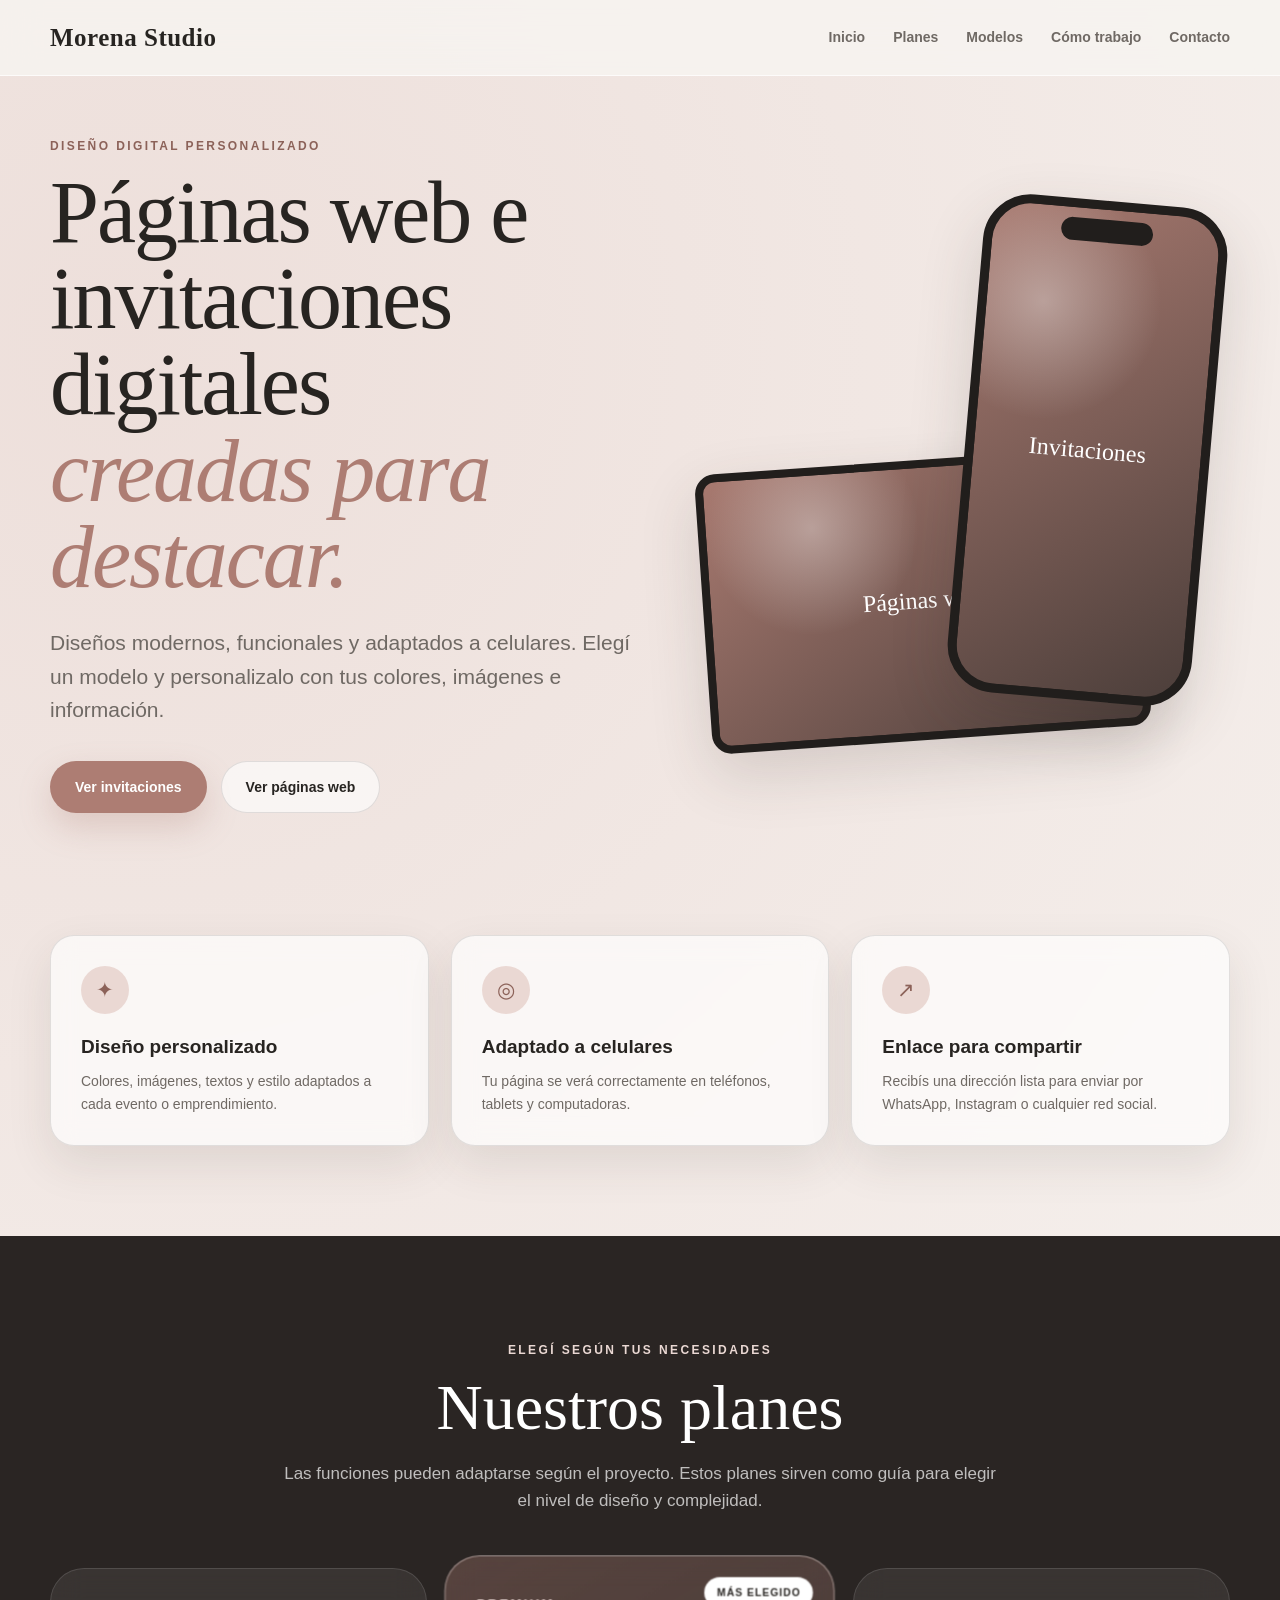
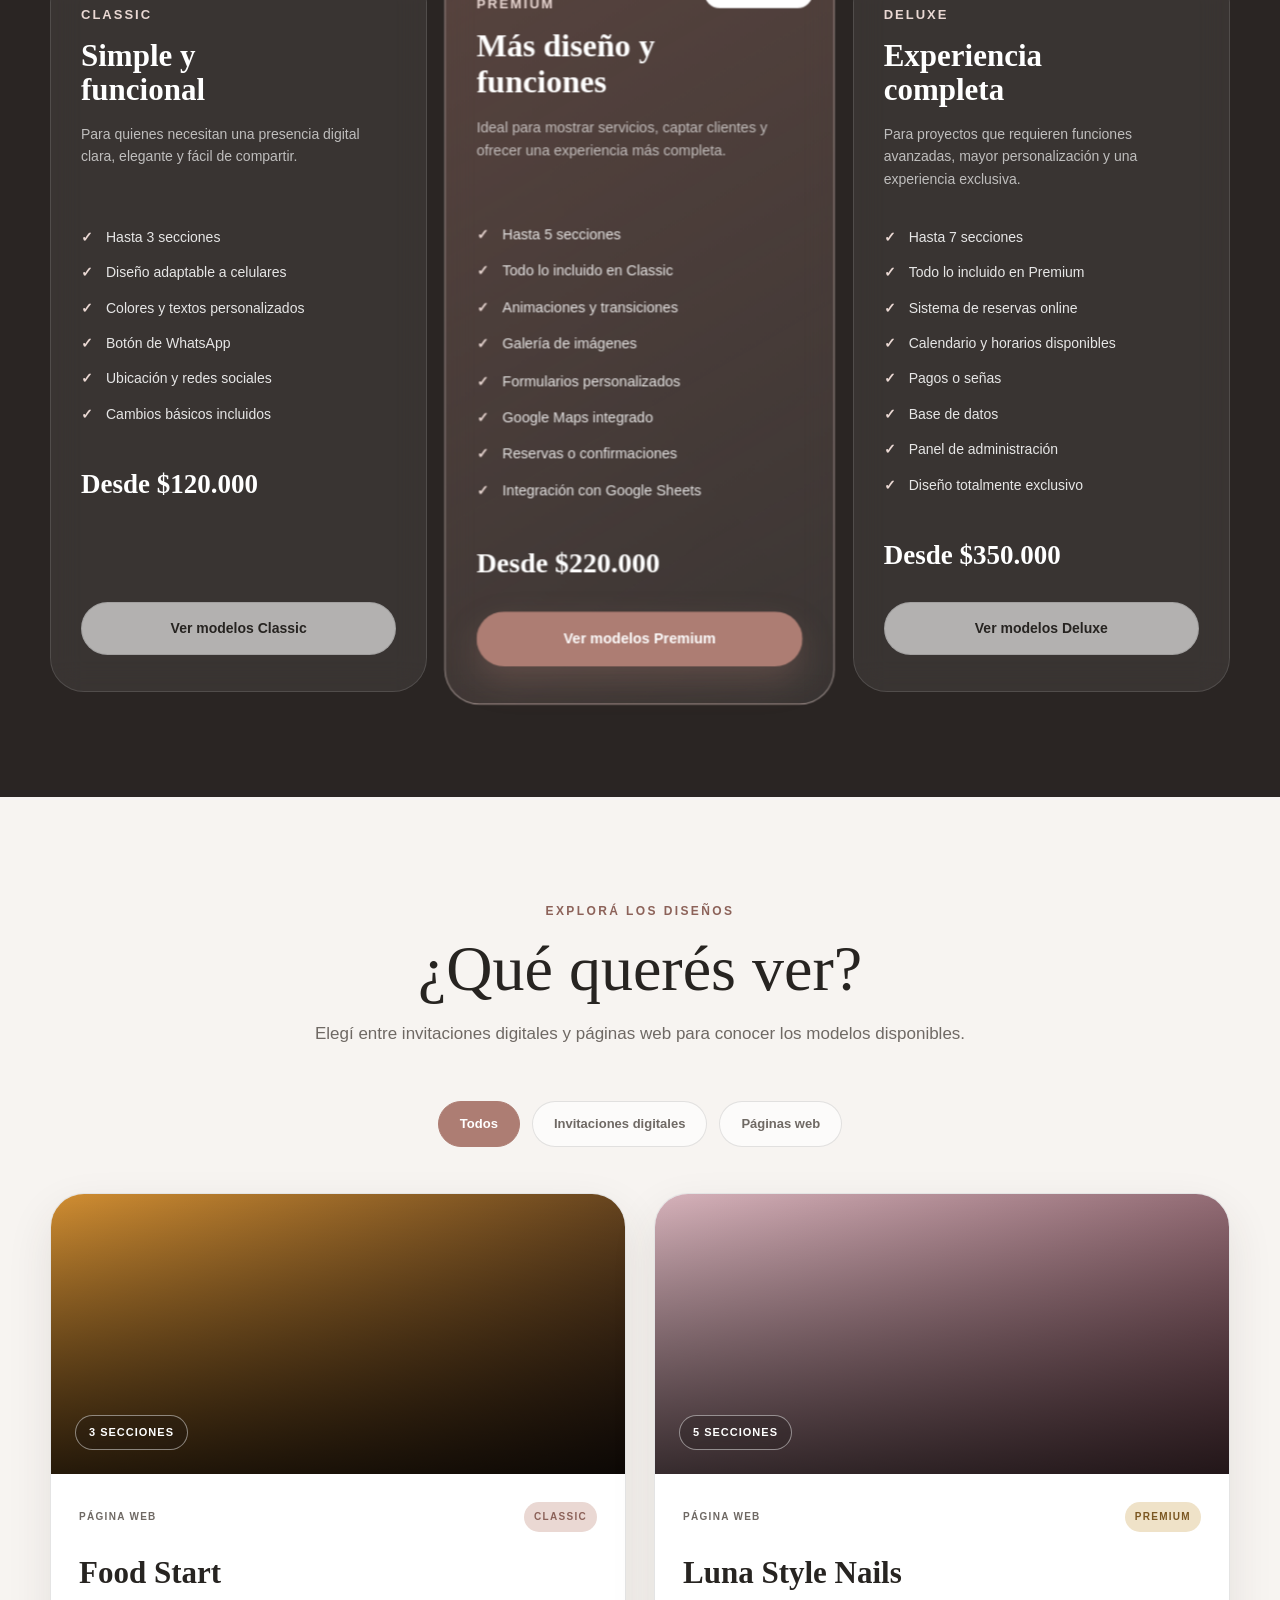
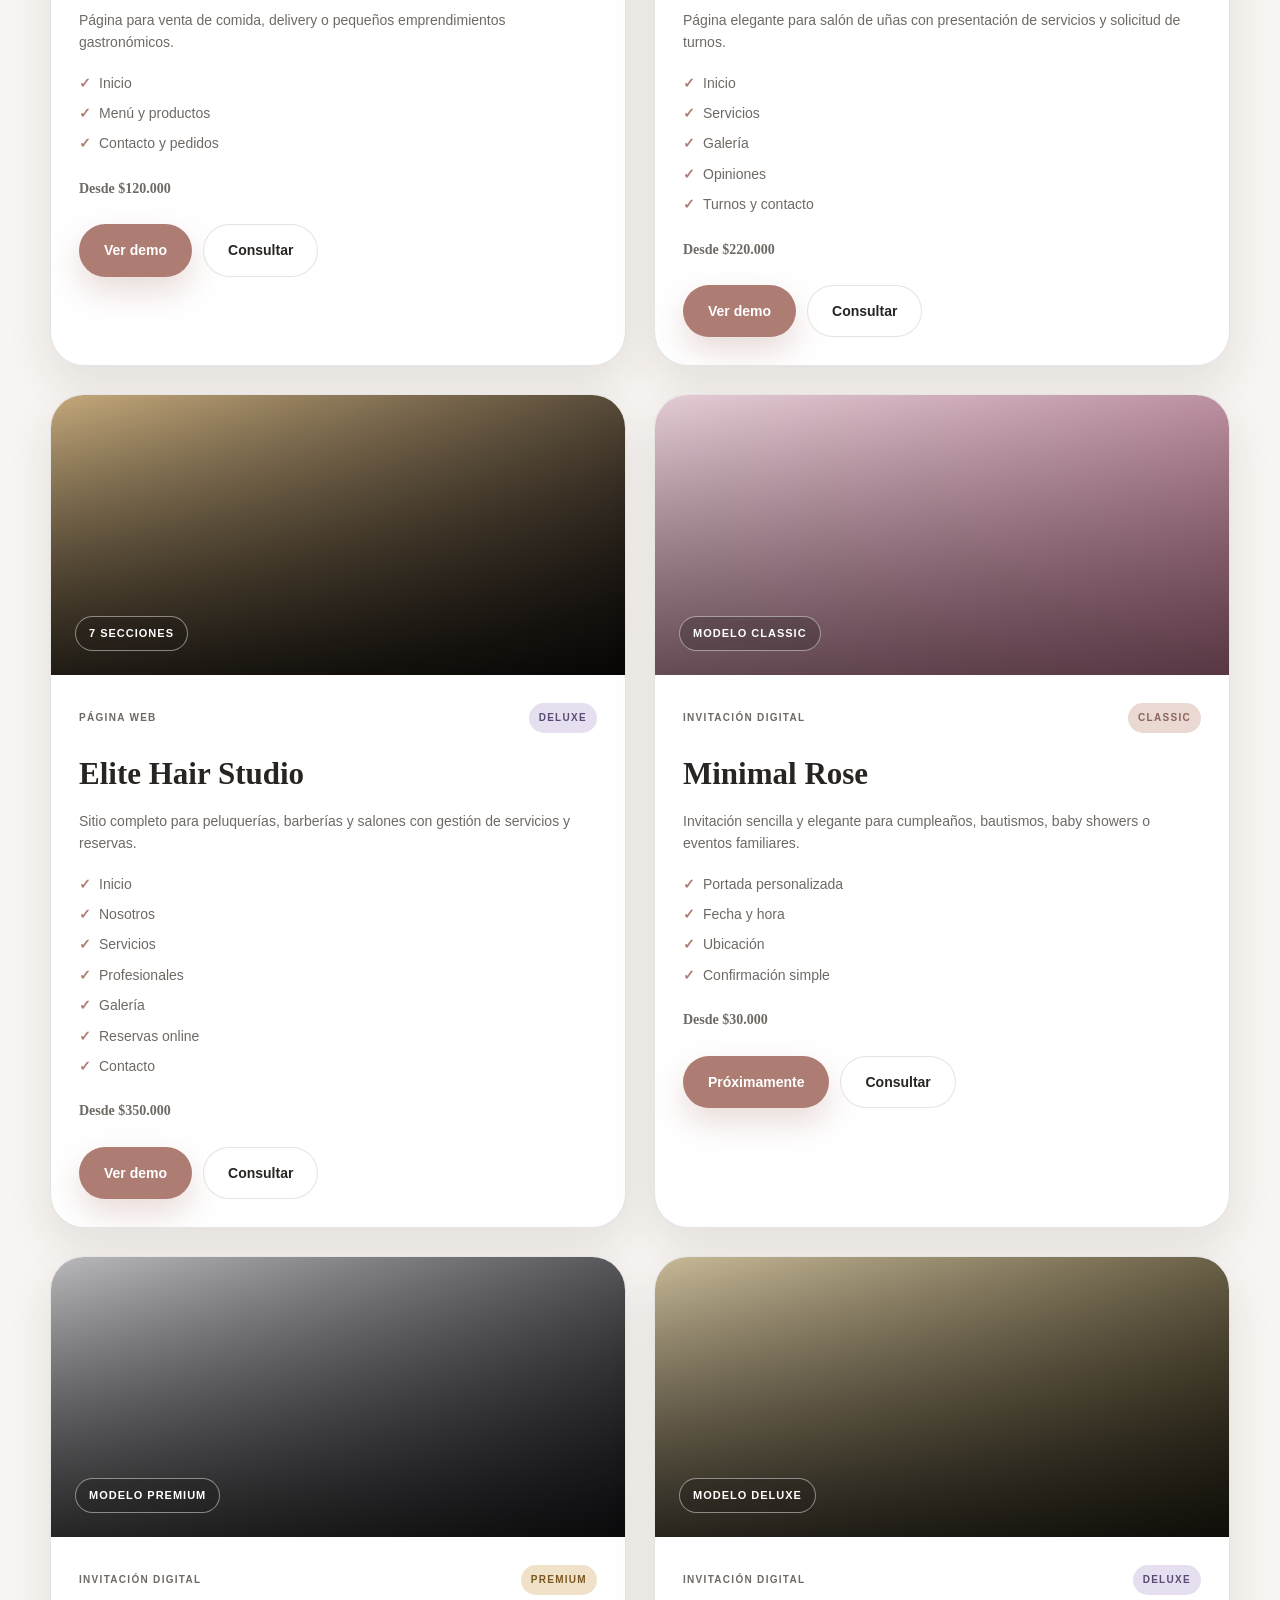
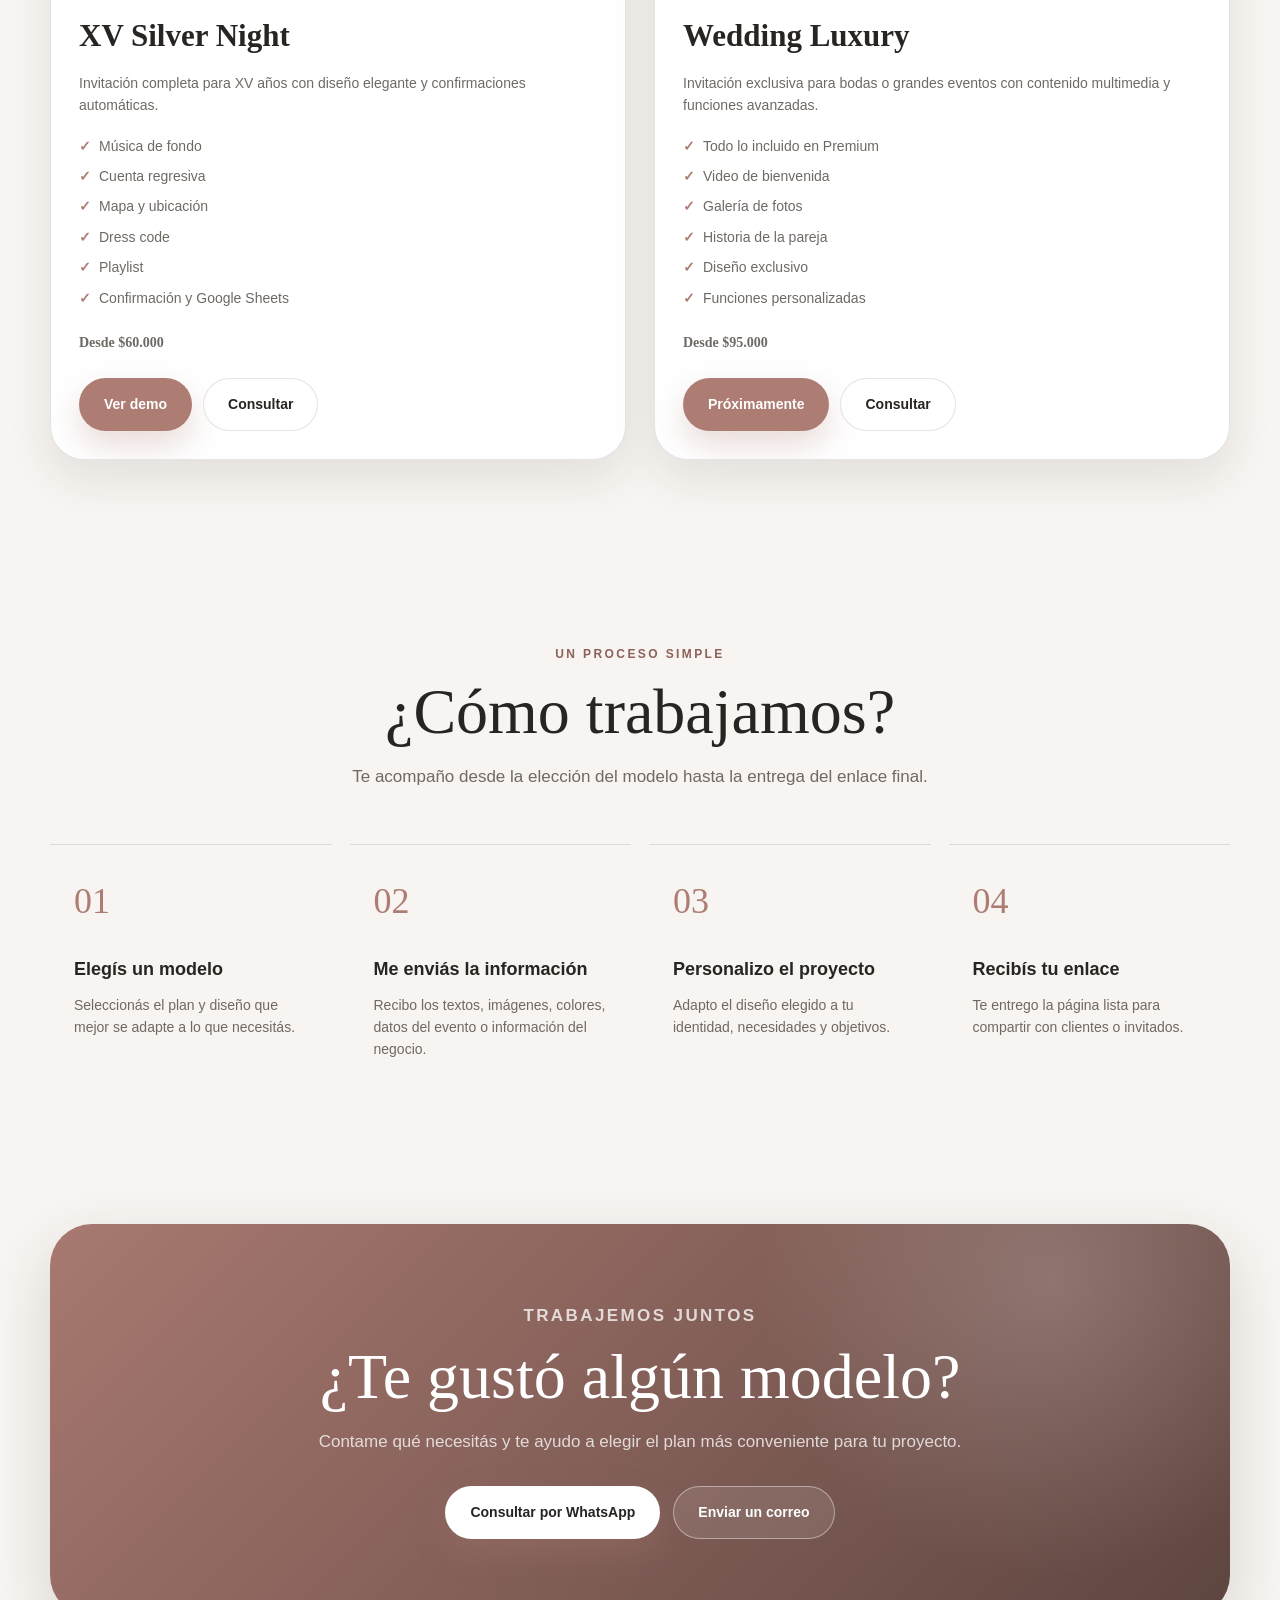
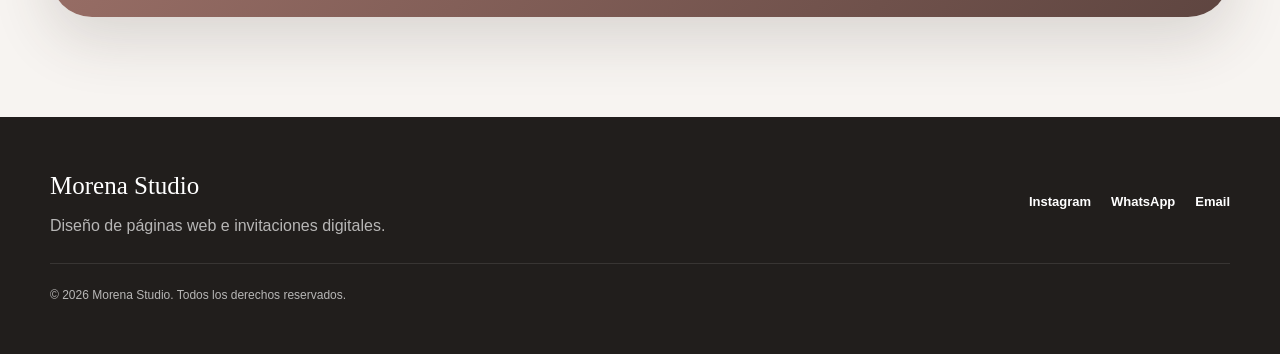
==== index.html @ e9802ca4 "Initial commit" ====
<!DOCTYPE html>
<html lang="es">
<head>
  <meta charset="UTF-8">

  <meta
    name="viewport"
    content="width=device-width, initial-scale=1.0"
  >

  <meta
    name="description"
    content="Diseño de páginas web e invitaciones digitales personalizadas."
  >

  <title>Morena Studio | Diseño web e invitaciones digitales</title>

  <link rel="stylesheet" href="style.css">
</head>

<body>

  <!-- ==================================
       ENCABEZADO
  =================================== -->

  <header class="encabezado">

    <a href="#inicio" class="logo">
      Morena Studio
    </a>

    <button
      type="button"
      class="boton-menu"
      id="boton-menu"
      aria-label="Abrir menú"
      aria-expanded="false"
    >
      ☰
    </button>

    <nav class="navegacion" id="navegacion">
      <a href="#inicio">Inicio</a>
      <a href="#planes">Planes</a>
      <a href="#modelos">Modelos</a>
      <a href="#proceso">Cómo trabajo</a>
      <a href="#contacto">Contacto</a>
    </nav>

  </header>


  <main>

    <!-- ==================================
         PORTADA
    =================================== -->

    <section class="portada" id="inicio">

      <div class="portada-contenido">

        <p class="etiqueta">
          Diseño digital personalizado
        </p>

        <h1>
          Páginas web e invitaciones digitales
          <span>creadas para destacar.</span>
        </h1>

        <p class="descripcion-portada">
          Diseños modernos, funcionales y adaptados a celulares.
          Elegí un modelo y personalizalo con tus colores, imágenes
          e información.
        </p>

        <div class="botones-portada">

          <button
            type="button"
            class="boton boton-principal filtro-portada"
            data-categoria="invitacion"
          >
            Ver invitaciones
          </button>

          <button
            type="button"
            class="boton boton-secundario filtro-portada"
            data-categoria="pagina"
          >
            Ver páginas web
          </button>

        </div>

      </div>


      <div class="portada-visual">

        <div class="mockup mockup-computadora">
          <div class="mockup-pantalla">
            <span>Páginas web</span>
          </div>
        </div>

        <div class="mockup mockup-celular">
          <div class="mockup-pantalla">
            <span>Invitaciones</span>
          </div>
        </div>

      </div>

    </section>


    <!-- ==================================
         BENEFICIOS
    =================================== -->

    <section class="beneficios">

      <article class="beneficio">
        <span class="beneficio-icono">✦</span>

        <h2>Diseño personalizado</h2>

        <p>
          Colores, imágenes, textos y estilo adaptados a cada
          evento o emprendimiento.
        </p>
      </article>


      <article class="beneficio">
        <span class="beneficio-icono">◎</span>

        <h2>Adaptado a celulares</h2>

        <p>
          Tu página se verá correctamente en teléfonos,
          tablets y computadoras.
        </p>
      </article>


      <article class="beneficio">
        <span class="beneficio-icono">↗</span>

        <h2>Enlace para compartir</h2>

        <p>
          Recibís una dirección lista para enviar por WhatsApp,
          Instagram o cualquier red social.
        </p>
      </article>

    </section>


    <!-- ==================================
         PLANES
    =================================== -->

    <section class="seccion planes" id="planes">

      <div class="encabezado-seccion">

        <p class="etiqueta">
          Elegí según tus necesidades
        </p>

        <h2>Nuestros planes</h2>

        <p>
          Las funciones pueden adaptarse según el proyecto.
          Estos planes sirven como guía para elegir el nivel de diseño
          y complejidad.
        </p>

      </div>


      <div class="contenedor-planes">

        <!-- PLAN CLASSIC -->

        <article class="tarjeta-plan">

          <p class="nombre-plan">Classic</p>

          <h3>Simple y funcional</h3>

          <p class="descripcion-plan">
            Para quienes necesitan una presencia digital clara,
            elegante y fácil de compartir.
          </p>

          <ul>
            <li>Hasta 3 secciones</li>
            <li>Diseño adaptable a celulares</li>
            <li>Colores y textos personalizados</li>
            <li>Botón de WhatsApp</li>
            <li>Ubicación y redes sociales</li>
            <li>Cambios básicos incluidos</li>
          </ul>

          <p class="precio-plan">
            Desde $120.000
          </p>

          <a
            href="#modelos"
            class="boton boton-secundario enlace-plan"
            data-plan="classic"
          >
            Ver modelos Classic
          </a>

        </article>


        <!-- PLAN PREMIUM -->

        <article class="tarjeta-plan plan-destacado">

          <span class="insignia-plan">
            Más elegido
          </span>

          <p class="nombre-plan">Premium</p>

          <h3>Más diseño y funciones</h3>

          <p class="descripcion-plan">
            Ideal para mostrar servicios, captar clientes
            y ofrecer una experiencia más completa.
          </p>

          <ul>
            <li>Hasta 5 secciones</li>
            <li>Todo lo incluido en Classic</li>
            <li>Animaciones y transiciones</li>
            <li>Galería de imágenes</li>
            <li>Formularios personalizados</li>
            <li>Google Maps integrado</li>
            <li>Reservas o confirmaciones</li>
            <li>Integración con Google Sheets</li>
          </ul>

          <p class="precio-plan">
            Desde $220.000
          </p>

          <a
            href="#modelos"
            class="boton boton-principal enlace-plan"
            data-plan="premium"
          >
            Ver modelos Premium
          </a>

        </article>


        <!-- PLAN DELUXE -->

        <article class="tarjeta-plan">

          <p class="nombre-plan">Deluxe</p>

          <h3>Experiencia completa</h3>

          <p class="descripcion-plan">
            Para proyectos que requieren funciones avanzadas,
            mayor personalización y una experiencia exclusiva.
          </p>

          <ul>
            <li>Hasta 7 secciones</li>
            <li>Todo lo incluido en Premium</li>
            <li>Sistema de reservas online</li>
            <li>Calendario y horarios disponibles</li>
            <li>Pagos o señas</li>
            <li>Base de datos</li>
            <li>Panel de administración</li>
            <li>Diseño totalmente exclusivo</li>
          </ul>

          <p class="precio-plan">
            Desde $350.000
          </p>

          <a
            href="#modelos"
            class="boton boton-secundario enlace-plan"
            data-plan="deluxe"
          >
            Ver modelos Deluxe
          </a>

        </article>

      </div>

    </section>


    <!-- ==================================
         MODELOS
    =================================== -->

    <section class="seccion modelos" id="modelos">

      <div class="encabezado-seccion">

        <p class="etiqueta">
          Explorá los diseños
        </p>

        <h2>¿Qué querés ver?</h2>

        <p>
          Elegí entre invitaciones digitales y páginas web
          para conocer los modelos disponibles.
        </p>

      </div>


      <!-- BOTONES DE FILTRO -->

      <div class="selector-categorias">

        <button
          type="button"
          class="boton-filtro activo"
          data-filtro="todos"
        >
          Todos
        </button>

        <button
          type="button"
          class="boton-filtro"
          data-filtro="invitacion"
        >
          Invitaciones digitales
        </button>

        <button
          type="button"
          class="boton-filtro"
          data-filtro="pagina"
        >
          Páginas web
        </button>

      </div>


      <div class="grilla-modelos">

        <!-- ==================================
             PÁGINA WEB CLASSIC:
             VENTA DE COMIDA
        =================================== -->

        <article
          class="tarjeta-modelo"
          data-categoria="pagina"
          data-plan="classic"
        >

          <div class="imagen-modelo modelo-pagina-comida">
            <span>3 secciones</span>
          </div>

          <div class="contenido-modelo">

            <div class="datos-modelo">
              <span class="categoria-modelo">
                Página web
              </span>

              <span class="plan-modelo">
                Classic
              </span>
            </div>

            <h3>Food Start</h3>

            <p>
              Página para venta de comida, delivery o pequeños
              emprendimientos gastronómicos.
            </p>

            <ul class="lista-secciones">
              <li>Inicio</li>
              <li>Menú y productos</li>
              <li>Contacto y pedidos</li>
            </ul>

            <p class="precio-modelo">
              Desde $120.000
            </p>

            <div class="acciones-modelo">

              <a
               href="paginasWeb/FoodStart/index.html"
                target="_blank"
                class="boton boton-principal"
              >
                Ver demo
              </a>

              <a
                href="https://wa.me/5492634475711?text=Hola,%20quiero%20consultar%20por%20la%20página%20Food%20Start%20del%20plan%20Classic."
                target="_blank"
                class="boton boton-secundario"
              >
                Consultar
              </a>

            </div>

          </div>

        </article>


        <!-- ==================================
             PÁGINA WEB PREMIUM:
             SALÓN DE UÑAS
        =================================== -->

        <article
          class="tarjeta-modelo"
          data-categoria="pagina"
          data-plan="premium"
        >

          <div class="imagen-modelo modelo-pagina-unas">
            <span>5 secciones</span>
          </div>

          <div class="contenido-modelo">

            <div class="datos-modelo">
              <span class="categoria-modelo">
                Página web
              </span>

              <span class="plan-modelo premium">
                Premium
              </span>
            </div>

            <h3>Luna Style Nails</h3>

            <p>
              Página elegante para salón de uñas con presentación
              de servicios y solicitud de turnos.
            </p>

            <ul class="lista-secciones">
              <li>Inicio</li>
              <li>Servicios</li>
              <li>Galería</li>
              <li>Opiniones</li>
              <li>Turnos y contacto</li>
            </ul>

            <p class="precio-modelo">
              Desde $220.000
            </p>

            <div class="acciones-modelo">

              <a
               href="paginasWeb/LunaStyle/index.html"
                target="_blank"
                class="boton boton-principal"
              >
                Ver demo
              </a>

              <a
                href="https://wa.me/5492634475711?text=Hola,%20quiero%20consultar%20por%20la%20página%20Luna%20Style%20Nails%20del%20plan%20Premium."
                target="_blank"
                class="boton boton-secundario"
              >
                Consultar
              </a>

            </div>

          </div>

        </article>


        <!-- ==================================
             PÁGINA WEB DELUXE:
             PELUQUERÍA
        =================================== -->

        <article
          class="tarjeta-modelo"
          data-categoria="pagina"
          data-plan="deluxe"
        >

          <div class="imagen-modelo modelo-pagina-peluqueria">
            <span>7 secciones</span>
          </div>

          <div class="contenido-modelo">

            <div class="datos-modelo">
              <span class="categoria-modelo">
                Página web
              </span>

              <span class="plan-modelo deluxe">
                Deluxe
              </span>
            </div>

            <h3>Elite Hair Studio</h3>

            <p>
              Sitio completo para peluquerías, barberías y salones
              con gestión de servicios y reservas.
            </p>

            <ul class="lista-secciones">
              <li>Inicio</li>
              <li>Nosotros</li>
              <li>Servicios</li>
              <li>Profesionales</li>
              <li>Galería</li>
              <li>Reservas online</li>
              <li>Contacto</li>
            </ul>

            <p class="precio-modelo">
              Desde $350.000
            </p>

            <div class="acciones-modelo">

              <a
               href="paginasWeb/EliteHair/index.html"
                target="_blank"
                class="boton boton-principal"
              >
                Ver demo
              </a>

              <a
                href="https://wa.me/5492634475711?text=Hola,%20quiero%20consultar%20por%20la%20página%20Elite%20Hair%20Studio%20del%20plan%20Deluxe."
                target="_blank"
                class="boton boton-secundario"
              >
                Consultar
              </a>

            </div>

          </div>

        </article>


        <!-- ==================================
             INVITACIÓN CLASSIC
        =================================== -->

        <article
          class="tarjeta-modelo"
          data-categoria="invitacion"
          data-plan="classic"
        >

          <div class="imagen-modelo modelo-invitacion-classic">
            <span>Modelo Classic</span>
          </div>

          <div class="contenido-modelo">

            <div class="datos-modelo">
              <span class="categoria-modelo">
                Invitación digital
              </span>

              <span class="plan-modelo">
                Classic
              </span>
            </div>

            <h3>Minimal Rose</h3>

            <p>
              Invitación sencilla y elegante para cumpleaños,
              bautismos, baby showers o eventos familiares.
            </p>

            <ul class="lista-secciones">
              <li>Portada personalizada</li>
              <li>Fecha y hora</li>
              <li>Ubicación</li>
              <li>Confirmación simple</li>
            </ul>

            <p class="precio-modelo">
              Desde $30.000
            </p>

            <div class="acciones-modelo">

              <a
                href="#"
                class="boton boton-principal"
              >
                Próximamente
              </a>

              <a
                href="https://wa.me/5492634475711?text=Hola,%20quiero%20consultar%20por%20una%20invitación%20digital%20Classic."
                target="_blank"
                class="boton boton-secundario"
              >
                Consultar
              </a>

            </div>

          </div>

        </article>


        <!-- ==================================
             INVITACIÓN PREMIUM
        =================================== -->

        <article
          class="tarjeta-modelo"
          data-categoria="invitacion"
          data-plan="premium"
        >

          <div class="imagen-modelo modelo-invitacion-premium">
            <span>Modelo Premium</span>
          </div>

          <div class="contenido-modelo">

            <div class="datos-modelo">
              <span class="categoria-modelo">
                Invitación digital
              </span>

              <span class="plan-modelo premium">
                Premium
              </span>
            </div>

            <h3>XV Silver Night</h3>

            <p>
              Invitación completa para XV años con diseño elegante
              y confirmaciones automáticas.
            </p>

            <ul class="lista-secciones">
              <li>Música de fondo</li>
              <li>Cuenta regresiva</li>
              <li>Mapa y ubicación</li>
              <li>Dress code</li>
              <li>Playlist</li>
              <li>Confirmación y Google Sheets</li>
            </ul>

            <p class="precio-modelo">
              Desde $60.000
            </p>

            <div class="acciones-modelo">

              <a
                href="invitaciones/xv-premium/index.html"
                target="_blank"
                class="boton boton-principal"
              >
                Ver demo
              </a>

              <a
                href="https://wa.me/5492634475711?text=Hola,%20quiero%20consultar%20por%20la%20invitación%20XV%20Silver%20Night%20Premium."
                target="_blank"
                class="boton boton-secundario"
              >
                Consultar
              </a>

            </div>

          </div>

        </article>


        <!-- ==================================
             INVITACIÓN DELUXE
        =================================== -->

        <article
          class="tarjeta-modelo"
          data-categoria="invitacion"
          data-plan="deluxe"
        >

          <div class="imagen-modelo modelo-invitacion-deluxe">
            <span>Modelo Deluxe</span>
          </div>

          <div class="contenido-modelo">

            <div class="datos-modelo">
              <span class="categoria-modelo">
                Invitación digital
              </span>

              <span class="plan-modelo deluxe">
                Deluxe
              </span>
            </div>

            <h3>Wedding Luxury</h3>

            <p>
              Invitación exclusiva para bodas o grandes eventos
              con contenido multimedia y funciones avanzadas.
            </p>

            <ul class="lista-secciones">
              <li>Todo lo incluido en Premium</li>
              <li>Video de bienvenida</li>
              <li>Galería de fotos</li>
              <li>Historia de la pareja</li>
              <li>Diseño exclusivo</li>
              <li>Funciones personalizadas</li>
            </ul>

            <p class="precio-modelo">
              Desde $95.000
            </p>

            <div class="acciones-modelo">

              <a
                href="#"
                class="boton boton-principal"
              >
                Próximamente
              </a>

              <a
                href="https://wa.me/5492634475711?text=Hola,%20quiero%20consultar%20por%20una%20invitación%20digital%20Deluxe."
                target="_blank"
                class="boton boton-secundario"
              >
                Consultar
              </a>

            </div>

          </div>

        </article>

      </div>

    </section>


    <!-- ==================================
         PROCESO
    =================================== -->

    <section class="seccion proceso" id="proceso">

      <div class="encabezado-seccion">

        <p class="etiqueta">
          Un proceso simple
        </p>

        <h2>¿Cómo trabajamos?</h2>

        <p>
          Te acompaño desde la elección del modelo
          hasta la entrega del enlace final.
        </p>

      </div>


      <div class="pasos">

        <article class="paso">
          <span>01</span>

          <h3>Elegís un modelo</h3>

          <p>
            Seleccionás el plan y diseño que mejor se adapte
            a lo que necesitás.
          </p>
        </article>


        <article class="paso">
          <span>02</span>

          <h3>Me enviás la información</h3>

          <p>
            Recibo los textos, imágenes, colores,
            datos del evento o información del negocio.
          </p>
        </article>


        <article class="paso">
          <span>03</span>

          <h3>Personalizo el proyecto</h3>

          <p>
            Adapto el diseño elegido a tu identidad,
            necesidades y objetivos.
          </p>
        </article>


        <article class="paso">
          <span>04</span>

          <h3>Recibís tu enlace</h3>

          <p>
            Te entrego la página lista para compartir
            con clientes o invitados.
          </p>
        </article>

      </div>

    </section>


    <!-- ==================================
         CONTACTO
    =================================== -->

    <section class="contacto" id="contacto">

      <div class="contacto-contenido">

        <p class="etiqueta">
          Trabajemos juntos
        </p>

        <h2>¿Te gustó algún modelo?</h2>

        <p>
          Contame qué necesitás y te ayudo a elegir
          el plan más conveniente para tu proyecto.
        </p>

        <div class="contacto-botones">

          <a
            href="https://wa.me/5492634475711?text=Hola,%20quiero%20consultar%20por%20una%20página%20web%20o%20invitación%20digital."
            target="_blank"
            class="boton boton-principal"
          >
            Consultar por WhatsApp
          </a>

          <a
            href="mailto:fernandezmorena8@gmail.com"
            class="boton boton-secundario"
          >
            Enviar un correo
          </a>

        </div>

      </div>

    </section>

  </main>


  <!-- ==================================
       PIE DE PÁGINA
  =================================== -->

  <footer class="pie">

    <div>
      <p class="logo-pie">
        Morena Studio
      </p>

      <p>
        Diseño de páginas web e invitaciones digitales.
      </p>
    </div>


    <div class="redes">
      <a href="#" target="_blank">Instagram</a>

      <a
        href="https://wa.me/5492634475711"
        target="_blank"
      >
        WhatsApp
      </a>

      <a href="mailto:fernandezmorena8@gmail.com">
        Email
      </a>
    </div>


    <p class="copyright">
      © 2026 Morena Studio. Todos los derechos reservados.
    </p>

  </footer>


  <script src="script.js"></script>

</body>
</html>
---- style.css ----
/* =========================
   VARIABLES GENERALES
========================= */

:root {
  --fondo: #f7f4f1;
  --fondo-secundario: #ffffff;
  --texto: #272421;
  --texto-suave: #6f6964;
  --borde: rgba(39, 36, 33, 0.12);

  --principal: #ad7d73;
  --principal-oscuro: #8c6259;
  --principal-claro: #ead8d3;

  --premium: #b28747;
  --deluxe: #594d75;

  --sombra-suave: 0 18px 45px rgba(60, 48, 43, 0.1);
  --sombra-media: 0 22px 60px rgba(60, 48, 43, 0.16);

  --radio-pequeno: 16px;
  --radio-medio: 24px;
  --radio-grande: 34px;

  --ancho-maximo: 1180px;
}


/* =========================
   RESETEO
========================= */

* {
  margin: 0;
  padding: 0;
  box-sizing: border-box;
}

html {
  scroll-behavior: smooth;
}

body {
  min-height: 100vh;
  overflow-x: hidden;
  background:
    radial-gradient(
      circle at 10% 5%,
      rgba(234, 216, 211, 0.75),
      transparent 30%
    ),
    var(--fondo);
  color: var(--texto);
  font-family: Arial, Helvetica, sans-serif;
  line-height: 1.6;
}

img {
  display: block;
  max-width: 100%;
}

button,
input,
textarea,
select {
  font: inherit;
}

button,
a {
  -webkit-tap-highlight-color: transparent;
}

a {
  color: inherit;
  text-decoration: none;
}


/* =========================
   ENCABEZADO
========================= */

.encabezado {
  position: fixed;
  top: 0;
  left: 0;
  z-index: 1000;

  width: 100%;
  min-height: 76px;
  padding: 16px max(24px, calc((100% - var(--ancho-maximo)) / 2));

  display: flex;
  align-items: center;
  justify-content: space-between;
  gap: 24px;

  background: rgba(247, 244, 241, 0.82);
  border-bottom: 1px solid rgba(255, 255, 255, 0.7);
  backdrop-filter: blur(18px);
  -webkit-backdrop-filter: blur(18px);
}

.logo {
  font-family: Georgia, "Times New Roman", serif;
  font-size: 25px;
  font-weight: 700;
  letter-spacing: 0.5px;
}

.navegacion {
  display: flex;
  align-items: center;
  gap: 28px;
}

.navegacion a {
  position: relative;
  color: var(--texto-suave);
  font-size: 14px;
  font-weight: 700;
  transition: color 0.25s ease;
}

.navegacion a::after {
  content: "";
  position: absolute;
  right: 0;
  bottom: -7px;
  left: 0;

  height: 2px;
  border-radius: 999px;

  background: var(--principal);
  transform: scaleX(0);
  transition: transform 0.25s ease;
}

.navegacion a:hover {
  color: var(--texto);
}

.navegacion a:hover::after {
  transform: scaleX(1);
}

.boton-menu {
  display: none;
  width: 44px;
  height: 44px;
  padding: 0;
  border: 1px solid var(--borde);
  border-radius: 50%;
  background: rgba(255, 255, 255, 0.72);
  color: var(--texto);
  font-size: 22px;
  cursor: pointer;
}


/* =========================
   CLASES GENERALES
========================= */

.seccion {
  width: min(100% - 40px, var(--ancho-maximo));
  margin: 0 auto;
  padding: 105px 0;
}

.encabezado-seccion {
  max-width: 720px;
  margin: 0 auto 54px;
  text-align: center;
}

.encabezado-seccion h2,
.contacto h2 {
  margin-bottom: 18px;
  font-family: Georgia, "Times New Roman", serif;
  font-size: clamp(38px, 6vw, 64px);
  font-weight: 500;
  line-height: 1.05;
}

.encabezado-seccion > p:last-child,
.contacto-contenido > p {
  color: var(--texto-suave);
  font-size: 17px;
}

.etiqueta {
  margin-bottom: 14px;
  color: var(--principal-oscuro);
  font-size: 12px;
  font-weight: 800;
  letter-spacing: 2.4px;
  text-transform: uppercase;
}


/* =========================
   BOTONES
========================= */

.boton {
  min-height: 50px;
  padding: 14px 24px;

  display: inline-flex;
  align-items: center;
  justify-content: center;

  border: 1px solid transparent;
  border-radius: 999px;

  font-size: 14px;
  font-weight: 800;
  text-align: center;

  cursor: pointer;
  transition:
    transform 0.25s ease,
    box-shadow 0.25s ease,
    background 0.25s ease,
    color 0.25s ease;
}

.boton:hover {
  transform: translateY(-3px);
}

.boton-principal {
  background: var(--principal);
  color: #ffffff;
  box-shadow: 0 14px 32px rgba(173, 125, 115, 0.28);
}

.boton-principal:hover {
  background: var(--principal-oscuro);
  box-shadow: 0 18px 38px rgba(140, 98, 89, 0.34);
}

.boton-secundario {
  border-color: var(--borde);
  background: rgba(255, 255, 255, 0.62);
  color: var(--texto);
}

.boton-secundario:hover {
  background: #ffffff;
  box-shadow: var(--sombra-suave);
}


/* =========================
   PORTADA
========================= */

.portada {
  min-height: 100vh;
  padding:
    130px max(24px, calc((100% - var(--ancho-maximo)) / 2))
    80px;

  display: grid;
  grid-template-columns: minmax(0, 1.05fr) minmax(360px, 0.95fr);
  align-items: center;
  gap: 70px;
}

.portada-contenido {
  max-width: 690px;
  animation: aparecer-arriba 0.9s ease both;
}

.portada h1 {
  margin-bottom: 25px;
  font-family: Georgia, "Times New Roman", serif;
  font-size: clamp(48px, 7.5vw, 88px);
  font-weight: 500;
  line-height: 0.98;
  letter-spacing: -2px;
}

.portada h1 span {
  display: block;
  color: var(--principal);
  font-style: italic;
}

.descripcion-portada {
  max-width: 610px;
  color: var(--texto-suave);
  font-size: clamp(17px, 2vw, 21px);
}

.botones-portada {
  margin-top: 34px;
  display: flex;
  flex-wrap: wrap;
  gap: 14px;
}

.portada-visual {
  position: relative;
  min-height: 590px;
  animation: aparecer-arriba 1s 0.12s ease both;
}

.mockup {
  position: absolute;
  overflow: hidden;
  border: 1px solid rgba(255, 255, 255, 0.78);
  background: #241f1d;
  box-shadow: var(--sombra-media);
}

.mockup::before {
  content: "";
  position: absolute;
  inset: 0;
  background:
    radial-gradient(
      circle at 25% 20%,
      rgba(255, 255, 255, 0.35),
      transparent 28%
    ),
    linear-gradient(
      145deg,
      rgba(173, 125, 115, 0.96),
      rgba(78, 64, 60, 0.96)
    );
}

.mockup-pantalla {
  position: relative;
  z-index: 2;

  height: 100%;

  display: flex;
  align-items: center;
  justify-content: center;

  color: #ffffff;
  font-family: Georgia, "Times New Roman", serif;
  font-size: 24px;
}

.mockup-celular {
  top: 20px;
  right: 20px;

  width: 245px;
  height: 500px;

  border: 9px solid #211e1c;
  border-radius: 48px;

  transform: rotate(5deg);
}

.mockup-celular::after {
  content: "";
  position: absolute;
  top: 10px;
  left: 50%;
  z-index: 5;

  width: 92px;
  height: 23px;
  border-radius: 20px;
  background: #211e1c;

  transform: translateX(-50%);
}

.mockup-computadora {
  left: 0;
  bottom: 30px;

  width: 440px;
  height: 280px;

  border: 8px solid #211e1c;
  border-radius: 20px;

  transform: rotate(-4deg);
}

.mockup-computadora::after {
  content: "";
  position: absolute;
  left: 50%;
  bottom: -42px;

  width: 180px;
  height: 42px;

  border-radius: 0 0 24px 24px;
  background: #211e1c;

  transform: translateX(-50%);
}


/* =========================
   BENEFICIOS
========================= */

.beneficios {
  width: min(100% - 40px, var(--ancho-maximo));
  margin: 0 auto;
  padding: 35px 0 90px;

  display: grid;
  grid-template-columns: repeat(3, 1fr);
  gap: 22px;
}

.beneficio {
  padding: 30px;
  border: 1px solid var(--borde);
  border-radius: var(--radio-medio);
  background: rgba(255, 255, 255, 0.66);
  box-shadow: var(--sombra-suave);
  backdrop-filter: blur(12px);
}

.beneficio-icono {
  width: 48px;
  height: 48px;
  margin-bottom: 18px;

  display: grid;
  place-items: center;

  border-radius: 50%;
  background: var(--principal-claro);
  color: var(--principal-oscuro);
  font-size: 21px;
}

.beneficio h2 {
  margin-bottom: 8px;
  font-size: 19px;
}

.beneficio p {
  color: var(--texto-suave);
  font-size: 14px;
}


/* =========================
   PLANES
========================= */

.planes {
  width: 100%;
  padding-right: max(20px, calc((100% - var(--ancho-maximo)) / 2));
  padding-left: max(20px, calc((100% - var(--ancho-maximo)) / 2));
  background: #2a2523;
  color: #ffffff;
}

.planes .etiqueta {
  color: var(--principal-claro);
}

.planes .encabezado-seccion > p:last-child {
  color: rgba(255, 255, 255, 0.7);
}

.contenedor-planes {
  display: grid;
  grid-template-columns: repeat(3, 1fr);
  align-items: stretch;
  gap: 24px;
}

.tarjeta-plan {
  position: relative;
  padding: 36px 30px;

  display: flex;
  flex-direction: column;

  border: 1px solid rgba(255, 255, 255, 0.12);
  border-radius: var(--radio-grande);

  background: rgba(255, 255, 255, 0.07);
  backdrop-filter: blur(15px);

  transition:
    transform 0.3s ease,
    border-color 0.3s ease,
    background 0.3s ease;
}

.tarjeta-plan:hover {
  transform: translateY(-8px);
  border-color: rgba(255, 255, 255, 0.28);
  background: rgba(255, 255, 255, 0.1);
}

.plan-destacado {
  border-color: rgba(234, 216, 211, 0.55);
  background:
    linear-gradient(
      150deg,
      rgba(173, 125, 115, 0.35),
      rgba(255, 255, 255, 0.08)
    );
  transform: scale(1.035);
}

.plan-destacado:hover {
  transform: scale(1.035) translateY(-8px);
}

.insignia-plan {
  position: absolute;
  top: 20px;
  right: 20px;

  padding: 7px 12px;
  border-radius: 999px;

  background: #ffffff;
  color: var(--texto);

  font-size: 10px;
  font-weight: 900;
  letter-spacing: 1px;
  text-transform: uppercase;
}

.nombre-plan {
  margin-bottom: 13px;
  color: var(--principal-claro);
  font-size: 13px;
  font-weight: 900;
  letter-spacing: 2px;
  text-transform: uppercase;
}

.tarjeta-plan h3 {
  margin-bottom: 16px;
  padding-right: 76px;
  font-family: Georgia, "Times New Roman", serif;
  font-size: 31px;
  line-height: 1.1;
}

.descripcion-plan {
  min-height: 76px;
  color: rgba(255, 255, 255, 0.68);
  font-size: 14px;
}

.tarjeta-plan ul {
  margin: 27px 0 32px;
  display: grid;
  gap: 13px;
  list-style: none;
}

.tarjeta-plan li {
  position: relative;
  padding-left: 25px;
  color: rgba(255, 255, 255, 0.88);
  font-size: 14px;
}

.tarjeta-plan li::before {
  content: "✓";
  position: absolute;
  top: 0;
  left: 0;
  color: var(--principal-claro);
  font-weight: 900;
}

.tarjeta-plan .boton {
  width: 100%;
  margin-top: auto;
}


/* =========================
   FILTROS
========================= */

.selector-categorias {
  margin-bottom: 46px;
  display: flex;
  justify-content: center;
  flex-wrap: wrap;
  gap: 12px;
}

.boton-filtro {
  min-height: 46px;
  padding: 11px 21px;

  border: 1px solid var(--borde);
  border-radius: 999px;

  background: rgba(255, 255, 255, 0.62);
  color: var(--texto-suave);

  font-size: 13px;
  font-weight: 800;

  cursor: pointer;
  transition:
    background 0.25s ease,
    color 0.25s ease,
    transform 0.25s ease;
}

.boton-filtro:hover {
  transform: translateY(-2px);
}

.boton-filtro.activo {
  border-color: var(--principal);
  background: var(--principal);
  color: #ffffff;
}


/* =========================
   MODELOS
========================= */

.grilla-modelos {
  display: grid;
  grid-template-columns: repeat(2, minmax(0, 1fr));
  gap: 28px;
}

.tarjeta-modelo {
  overflow: hidden;
  border: 1px solid var(--borde);
  border-radius: var(--radio-grande);
  background: var(--fondo-secundario);
  box-shadow: var(--sombra-suave);

  transition:
    transform 0.3s ease,
    box-shadow 0.3s ease;
}

.tarjeta-modelo:hover {
  transform: translateY(-8px);
  box-shadow: var(--sombra-media);
}

.tarjeta-modelo.oculto {
  display: none;
}

.imagen-modelo {
  min-height: 280px;
  padding: 24px;

  display: flex;
  align-items: flex-end;

  background:
    linear-gradient(
      160deg,
      rgba(37, 32, 30, 0.12),
      rgba(37, 32, 30, 0.78)
    ),
    linear-gradient(135deg, var(--principal-claro), var(--principal));

  color: #ffffff;
  background-position: center;
  background-size: cover;
}

.imagen-modelo span {
  padding: 8px 13px;
  border: 1px solid rgba(255, 255, 255, 0.46);
  border-radius: 999px;
  background: rgba(24, 21, 20, 0.25);
  font-size: 11px;
  font-weight: 800;
  letter-spacing: 1px;
  text-transform: uppercase;
  backdrop-filter: blur(10px);
}

/*
Cuando tengas tus imágenes, usá por ejemplo:

.modelo-pagina-unas {
  background-image:
    linear-gradient(rgba(0,0,0,.1), rgba(0,0,0,.65)),
    url("img/luna-style.jpg");
}
*/

.modelo-invitacion-classic {
  background:
    linear-gradient(rgba(72, 38, 52, 0.1), rgba(48, 26, 34, 0.7)),
    linear-gradient(135deg, #f5dfe7, #b47c92);
}

.modelo-invitacion-premium {
  background:
    linear-gradient(rgba(0, 0, 0, 0.08), rgba(0, 0, 0, 0.75)),
    linear-gradient(135deg, #c9c9cc, #29292f);
}

.modelo-invitacion-deluxe {
  background:
    linear-gradient(rgba(0, 0, 0, 0.08), rgba(0, 0, 0, 0.76)),
    linear-gradient(135deg, #d9c9a4, #413923);
}

.modelo-pagina-classic {
  background:
    linear-gradient(rgba(0, 0, 0, 0.08), rgba(0, 0, 0, 0.72)),
    linear-gradient(135deg, #efd8df, #9a6b7b);
}

.modelo-pagina-unas {
  background:
    linear-gradient(rgba(0, 0, 0, 0.08), rgba(0, 0, 0, 0.72)),
    linear-gradient(135deg, #e8c1ca, #7b4f59);
}

.modelo-pagina-comida {
  background:
    linear-gradient(rgba(0, 0, 0, 0.08), rgba(0, 0, 0, 0.78)),
    linear-gradient(135deg, #e39a36, #382417);
}

.modelo-pagina-peluqueria {
  background:
    linear-gradient(rgba(0, 0, 0, 0.08), rgba(0, 0, 0, 0.8)),
    linear-gradient(135deg, #d5b785, #261f1a);
}

.contenido-modelo {
  padding: 28px;
}

.datos-modelo {
  margin-bottom: 16px;
  display: flex;
  justify-content: space-between;
  align-items: center;
  gap: 14px;
}

.categoria-modelo,
.plan-modelo {
  font-size: 10px;
  font-weight: 900;
  letter-spacing: 1.3px;
  text-transform: uppercase;
}

.categoria-modelo {
  color: var(--texto-suave);
}

.plan-modelo {
  padding: 7px 10px;
  border-radius: 999px;
  background: var(--principal-claro);
  color: var(--principal-oscuro);
}

.plan-modelo.premium {
  background: #efe2c8;
  color: #7b5722;
}

.plan-modelo.deluxe {
  background: #e5dfef;
  color: var(--deluxe);
}

.contenido-modelo h3 {
  margin-bottom: 11px;
  font-family: Georgia, "Times New Roman", serif;
  font-size: 31px;
}

.contenido-modelo > p {
  min-height: 78px;
  color: var(--texto-suave);
  font-size: 14px;
}

.acciones-modelo {
  margin-top: 24px;
  display: flex;
  flex-wrap: wrap;
  gap: 11px;
}


/* =========================
   PROCESO
========================= */

.proceso {
  padding-top: 80px;
}

.pasos {
  display: grid;
  grid-template-columns: repeat(4, 1fr);
  gap: 18px;
}

.paso {
  padding: 28px 24px;
  border-top: 1px solid var(--borde);
}

.paso span {
  display: inline-block;
  margin-bottom: 24px;
  color: var(--principal);
  font-family: Georgia, "Times New Roman", serif;
  font-size: 36px;
}

.paso h3 {
  margin-bottom: 10px;
  font-size: 18px;
}

.paso p {
  color: var(--texto-suave);
  font-size: 14px;
}


/* =========================
   CONTACTO
========================= */

.contacto {
  width: min(100% - 40px, var(--ancho-maximo));
  margin: 30px auto 100px;
  padding: 78px 48px;

  border-radius: 42px;

  background:
    radial-gradient(
      circle at 85% 15%,
      rgba(255, 255, 255, 0.18),
      transparent 28%
    ),
    linear-gradient(135deg, #a87970, #5e4540);

  color: #ffffff;
  box-shadow: var(--sombra-media);
}

.contacto-contenido {
  max-width: 710px;
  margin: 0 auto;
  text-align: center;
}

.contacto .etiqueta {
  color: rgba(255, 255, 255, 0.76);
}

.contacto-contenido > p {
  color: rgba(255, 255, 255, 0.77);
}

.contacto-botones {
  margin-top: 31px;
  display: flex;
  justify-content: center;
  flex-wrap: wrap;
  gap: 13px;
}

.contacto .boton-principal {
  background: #ffffff;
  color: var(--texto);
}

.contacto .boton-secundario {
  border-color: rgba(255, 255, 255, 0.42);
  background: rgba(255, 255, 255, 0.1);
  color: #ffffff;
}


/* =========================
   PIE
========================= */

.pie {
  padding: 48px max(24px, calc((100% - var(--ancho-maximo)) / 2));

  display: grid;
  grid-template-columns: 1fr auto;
  gap: 25px;

  border-top: 1px solid var(--borde);
  background: #211e1c;
  color: rgba(255, 255, 255, 0.68);
}

.logo-pie {
  margin-bottom: 7px;
  color: #ffffff;
  font-family: Georgia, "Times New Roman", serif;
  font-size: 25px;
}

.redes {
  display: flex;
  flex-wrap: wrap;
  align-items: center;
  gap: 20px;
}

.redes a {
  color: #ffffff;
  font-size: 13px;
  font-weight: 800;
}

.copyright {
  grid-column: 1 / -1;
  padding-top: 22px;
  border-top: 1px solid rgba(255, 255, 255, 0.1);
  font-size: 12px;
}


/* =========================
   ANIMACIÓN
========================= */

@keyframes aparecer-arriba {
  from {
    opacity: 0;
    transform: translateY(28px);
  }

  to {
    opacity: 1;
    transform: translateY(0);
  }
}


/* =========================
   TABLET
========================= */

@media (max-width: 980px) {
  .portada {
    grid-template-columns: 1fr;
    padding-top: 125px;
  }

  .portada-visual {
    width: min(100%, 650px);
    min-height: 540px;
    margin: 0 auto;
  }

  .contenedor-planes {
    grid-template-columns: 1fr;
  }

  .plan-destacado,
  .plan-destacado:hover {
    transform: none;
  }

  .beneficios {
    grid-template-columns: 1fr;
  }

  .pasos {
    grid-template-columns: repeat(2, 1fr);
  }
}


/* =========================
   CELULAR
========================= */

@media (max-width: 720px) {
  .encabezado {
    min-height: 68px;
    padding: 12px 18px;
  }

  .logo {
    font-size: 21px;
  }

  .boton-menu {
    display: grid;
    place-items: center;
  }

  .navegacion {
    position: absolute;
    top: calc(100% + 10px);
    right: 16px;
    left: 16px;

    padding: 18px;

    display: none;
    flex-direction: column;
    align-items: stretch;
    gap: 4px;

    border: 1px solid var(--borde);
    border-radius: 22px;

    background: rgba(255, 255, 255, 0.96);
    box-shadow: var(--sombra-media);
    backdrop-filter: blur(16px);
  }

  .navegacion.abierta {
    display: flex;
  }

  .navegacion a {
    padding: 12px;
    border-radius: 12px;
  }

  .navegacion a:hover {
    background: var(--fondo);
  }

  .navegacion a::after {
    display: none;
  }

  .portada {
    min-height: auto;
    padding: 115px 20px 65px;
    gap: 45px;
  }

  .portada h1 {
    letter-spacing: -1px;
  }

  .botones-portada .boton {
    width: 100%;
  }

  .portada-visual {
    min-height: 460px;
  }

  .mockup-celular {
    top: 0;
    right: 6px;
    width: 190px;
    height: 395px;
  }

  .mockup-computadora {
    left: 0;
    bottom: 15px;
    width: 315px;
    height: 205px;
  }

  .seccion {
    width: min(100% - 30px, var(--ancho-maximo));
    padding: 80px 0;
  }

  .encabezado-seccion {
    margin-bottom: 38px;
  }

  .grilla-modelos {
    grid-template-columns: 1fr;
  }

  .imagen-modelo {
    min-height: 230px;
  }

  .contenido-modelo > p {
    min-height: auto;
  }

  .acciones-modelo {
    flex-direction: column;
  }

  .acciones-modelo .boton {
    width: 100%;
  }

  .pasos {
    grid-template-columns: 1fr;
  }

  .contacto {
    width: calc(100% - 30px);
    margin-bottom: 70px;
    padding: 55px 22px;
    border-radius: 30px;
  }

  .contacto-botones {
    flex-direction: column;
  }

  .contacto-botones .boton {
    width: 100%;
  }

  .pie {
    grid-template-columns: 1fr;
    text-align: center;
  }

  .redes {
    justify-content: center;
  }
}


/* =========================
   CELULARES PEQUEÑOS
========================= */

@media (max-width: 420px) {
  .portada-visual {
    min-height: 410px;
  }

  .mockup-celular {
    width: 165px;
    height: 350px;
    border-width: 7px;
  }

  .mockup-computadora {
    width: 270px;
    height: 175px;
    border-width: 6px;
  }

  .contenido-modelo {
    padding: 23px;
  }

  .tarjeta-plan {
    padding: 31px 23px;
  }

  .tarjeta-plan h3 {
    padding-right: 0;
  }

  .insignia-plan {
    position: static;
    width: fit-content;
    margin-bottom: 18px;
  }
}
.precio-plan {
  margin: 6px 0 25px;
  color: #ffffff;
  font-family: Georgia, "Times New Roman", serif;
  font-size: 27px;
  font-weight: 700;
}

.lista-secciones {
  margin-top: 18px;
  display: grid;
  gap: 8px;
  list-style: none;
}

.lista-secciones li {
  position: relative;
  padding-left: 20px;
  color: var(--texto-suave);
  font-size: 14px;
}

.lista-secciones li::before {
  content: "✓";
  position: absolute;
  top: 0;
  left: 0;
  color: var(--principal);
  font-weight: 900;
}

.precio-modelo {
  margin-top: 23px;
  color: var(--principal-oscuro);
  font-family: Georgia, "Times New Roman", serif;
  font-size: 27px;
  font-weight: 700;
}

.contenido-modelo > p {
  min-height: auto;
}
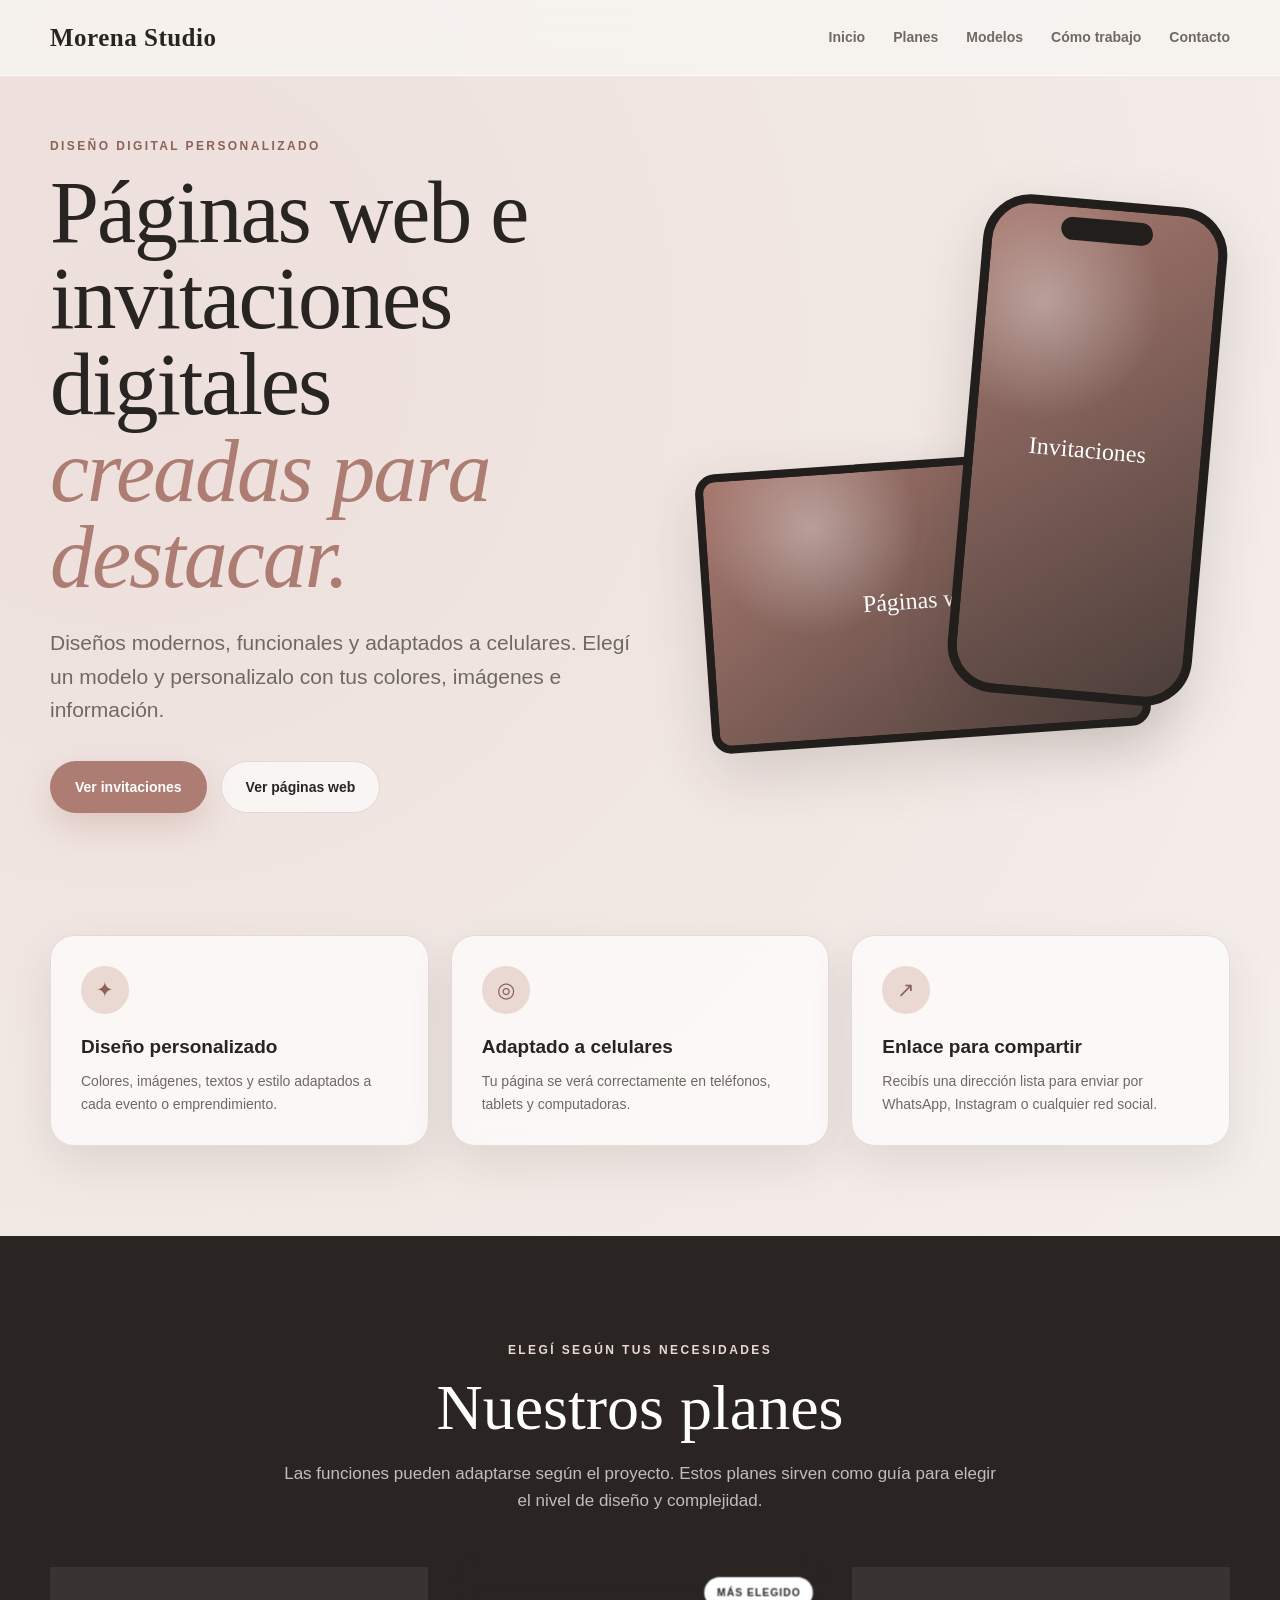
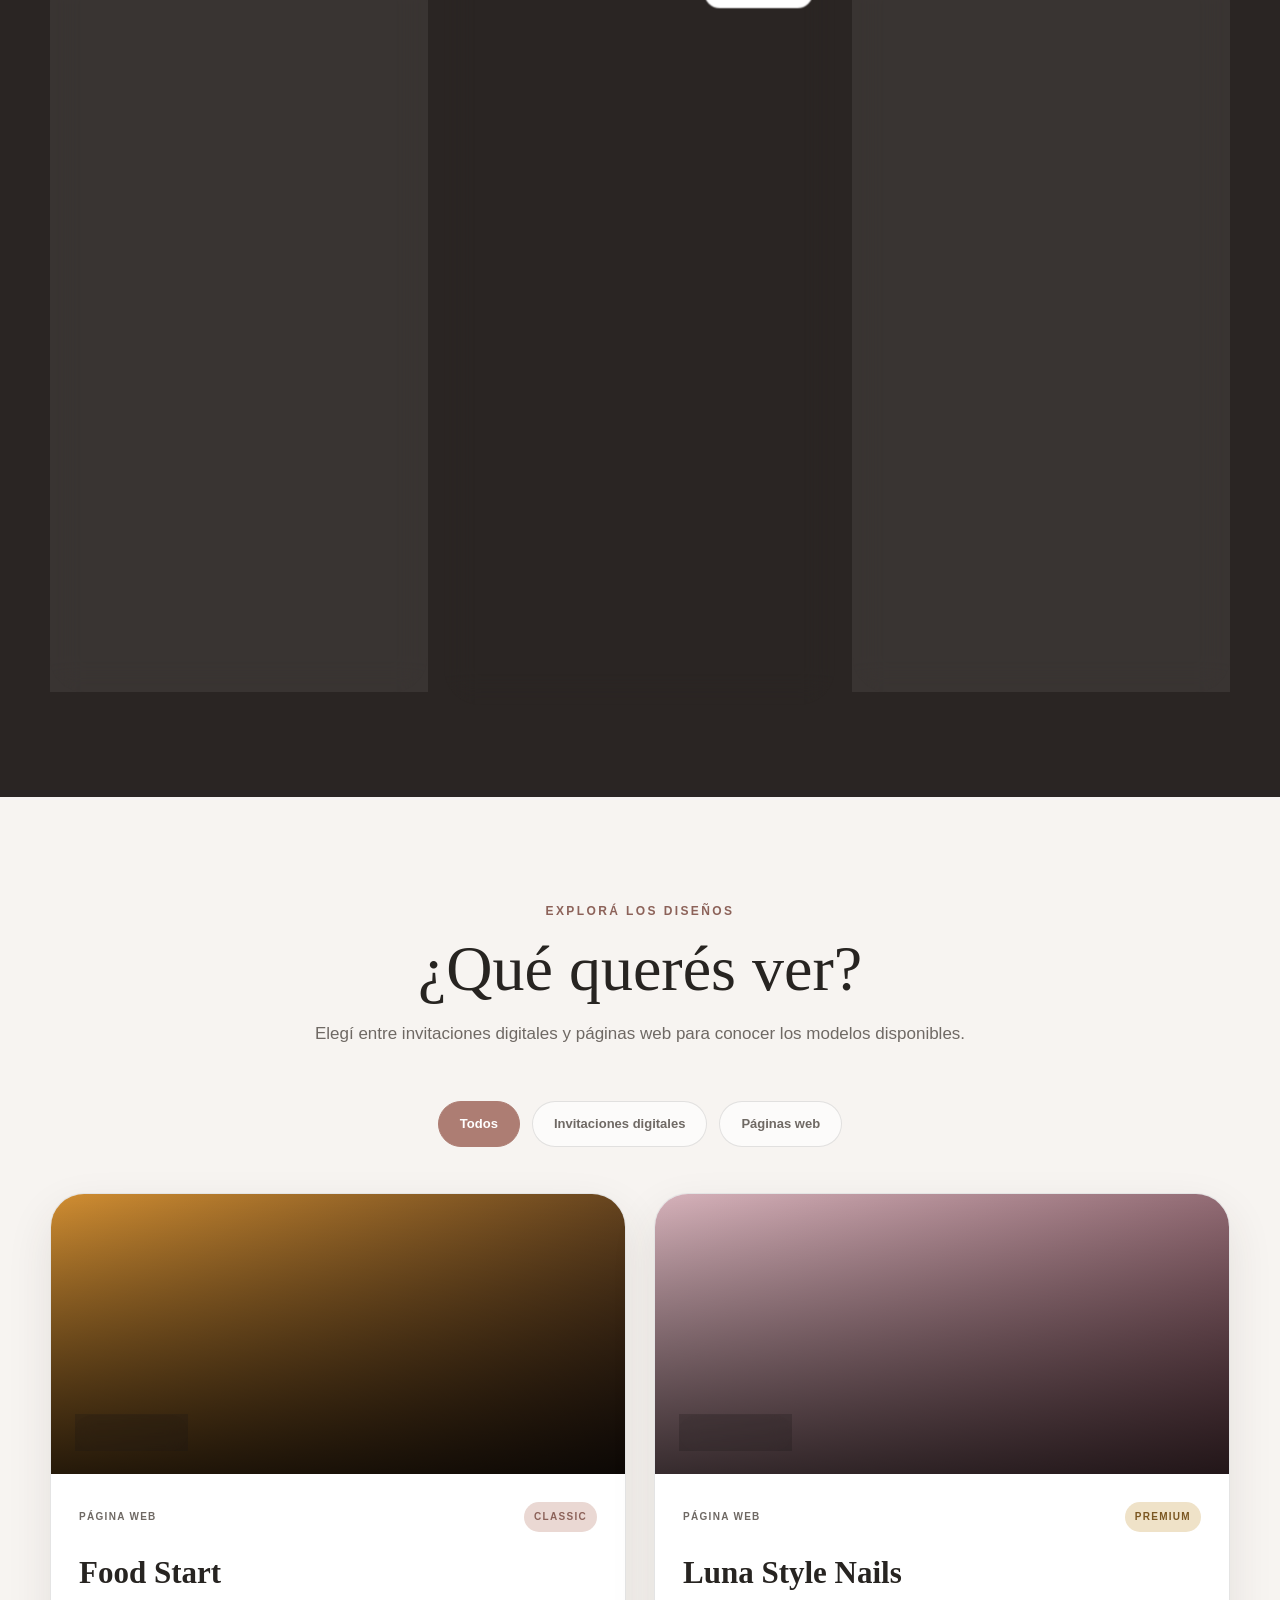
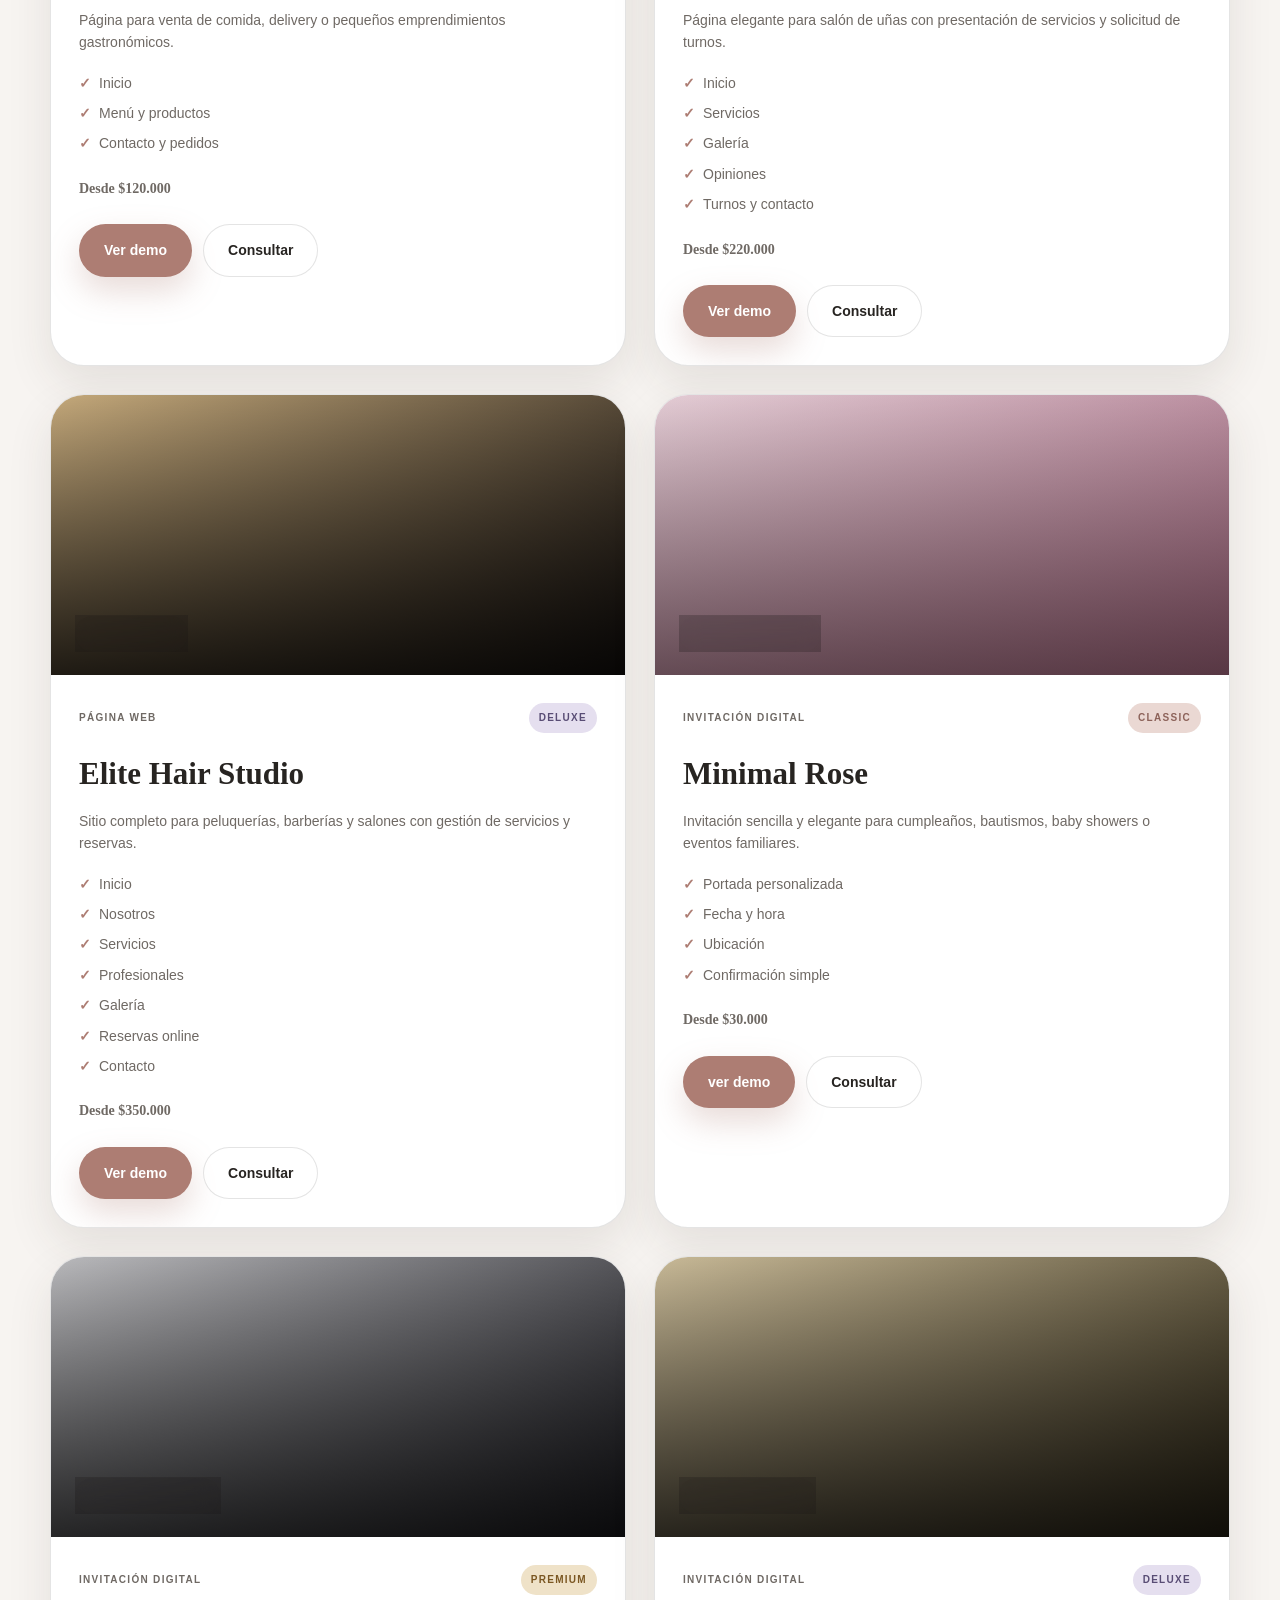
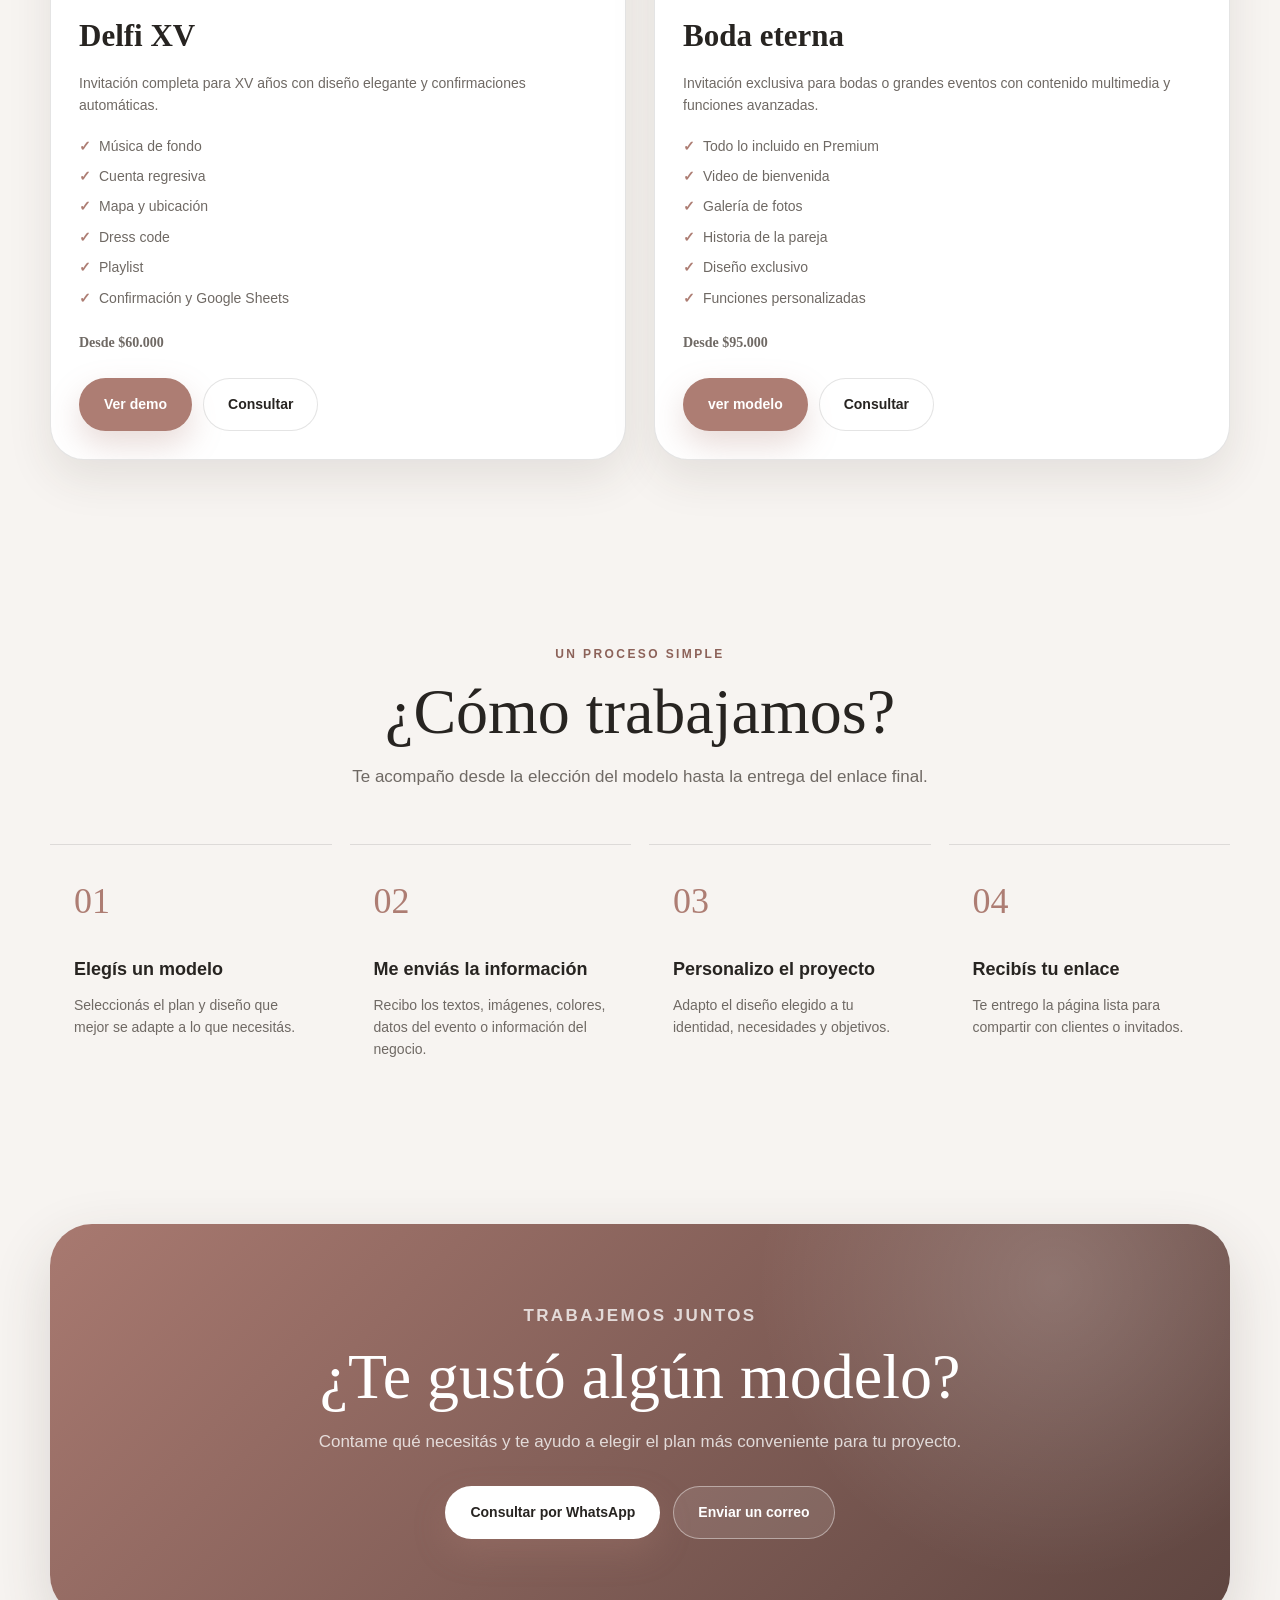
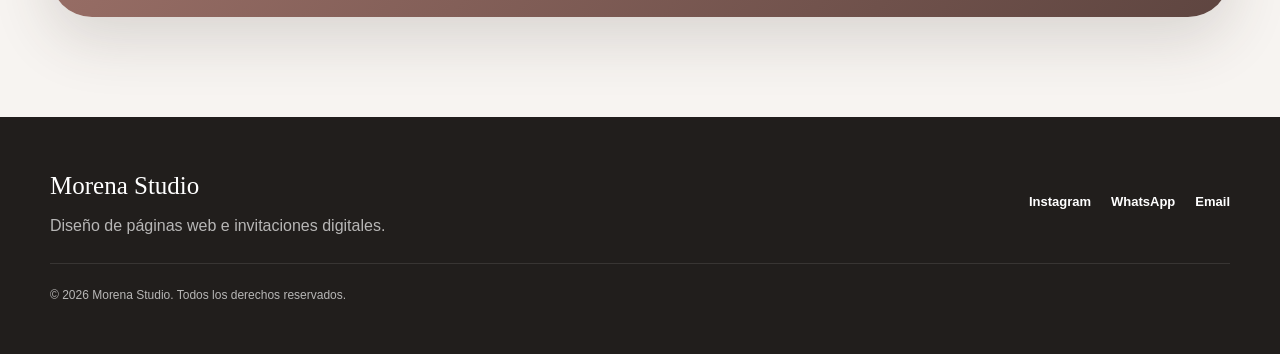
==== commit 1ff16a05: "cambios de invitaciones y paginas" ====
--- a/index.html
+++ b/index.html
@@ -625,14 +625,14 @@
             <div class="acciones-modelo">
 
               <a
-                href="#"
+                href="invitaciones/minimalrose/index.html"
                 class="boton boton-principal"
               >
-                Próximamente
-              </a>
-
-              <a
-                href="https://wa.me/5492634475711?text=Hola,%20quiero%20consultar%20por%20una%20invitación%20digital%20Classic."
+                ver demo
+              </a>
+
+              <a
+                href="invitaciones/minimalrose/index.html"
                 target="_blank"
                 class="boton boton-secundario"
               >
@@ -672,7 +672,7 @@
               </span>
             </div>
 
-            <h3>XV Silver Night</h3>
+            <h3>Delfi XV</h3>
 
             <p>
               Invitación completa para XV años con diseño elegante
@@ -695,7 +695,7 @@
             <div class="acciones-modelo">
 
               <a
-                href="invitaciones/xv-premium/index.html"
+                href="invitaciones/Delfi 15/index.html"
                 target="_blank"
                 class="boton boton-principal"
               >
@@ -743,7 +743,7 @@
               </span>
             </div>
 
-            <h3>Wedding Luxury</h3>
+            <h3>Boda eterna</h3>
 
             <p>
               Invitación exclusiva para bodas o grandes eventos
@@ -766,10 +766,10 @@
             <div class="acciones-modelo">
 
               <a
-                href="#"
+                href="invitaciones/BodaEterna/index.html"
                 class="boton boton-principal"
               >
-                Próximamente
+                ver modelo 
               </a>
 
               <a
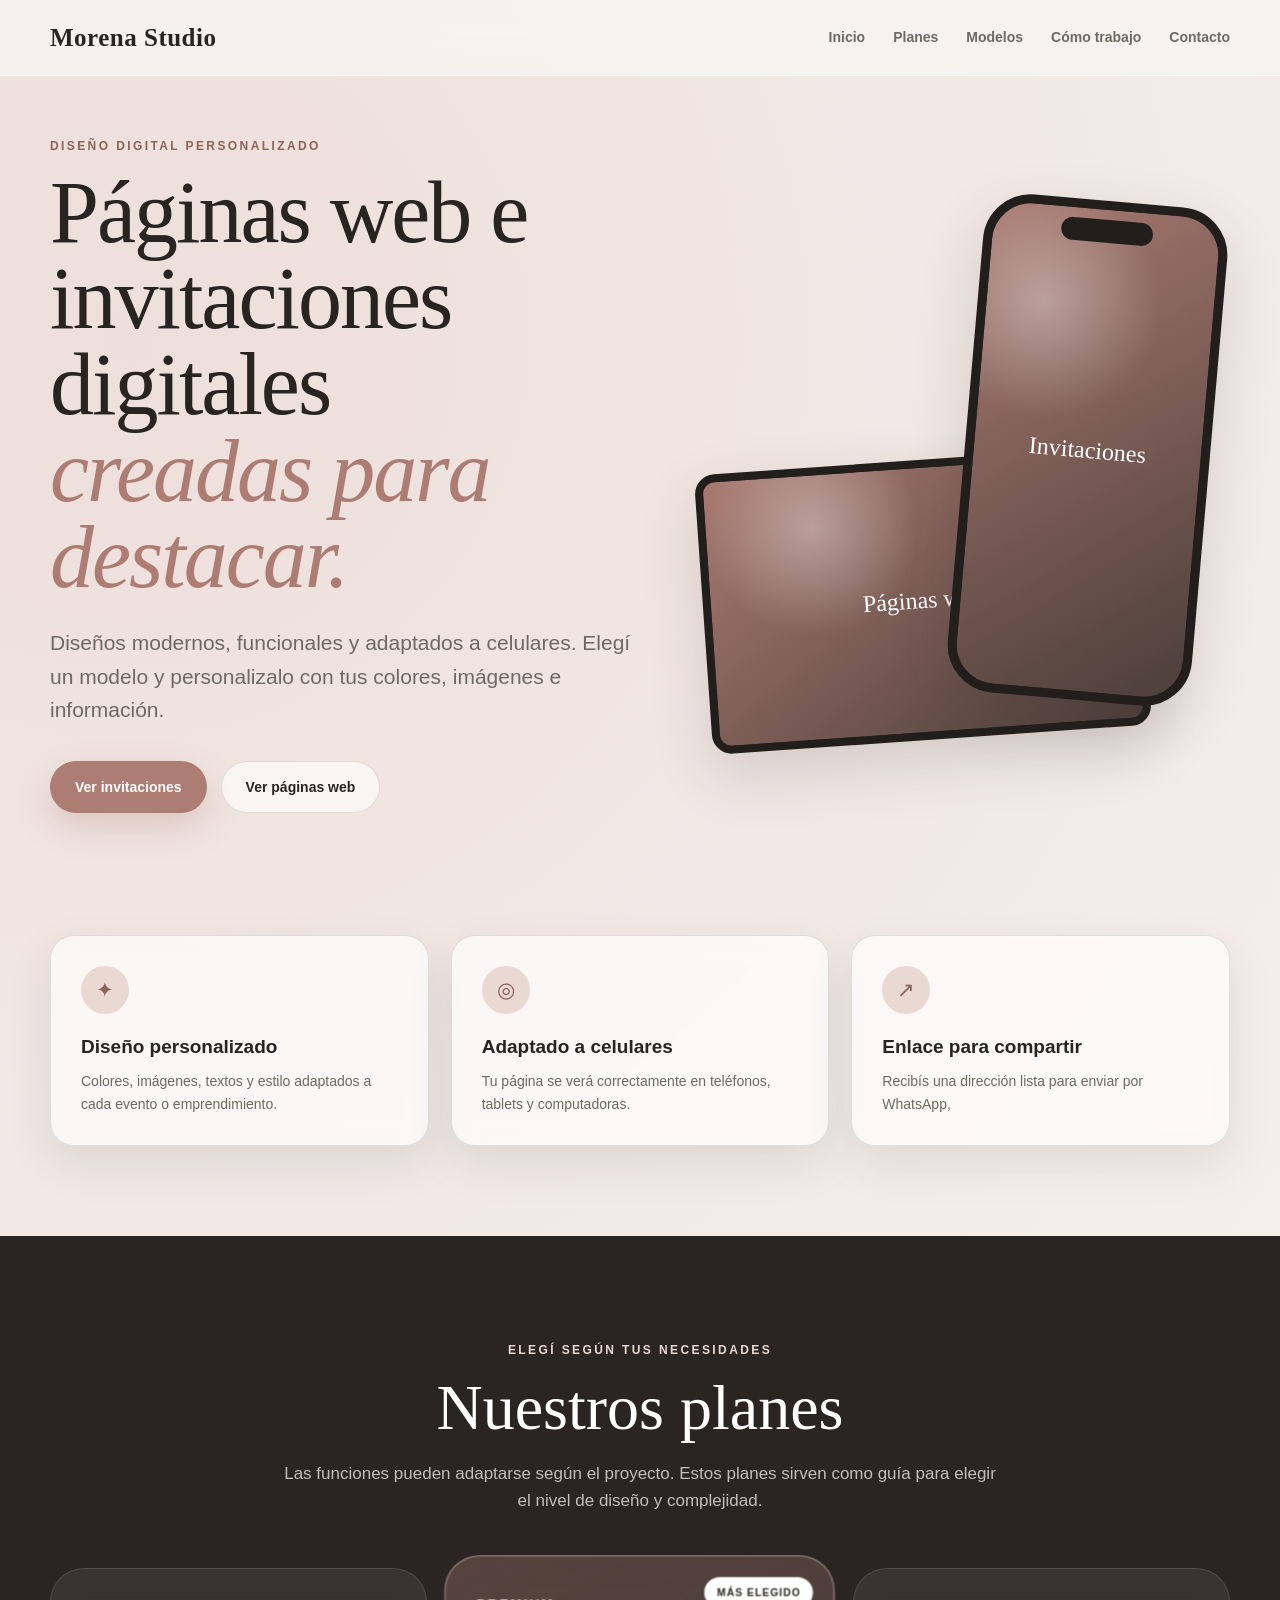
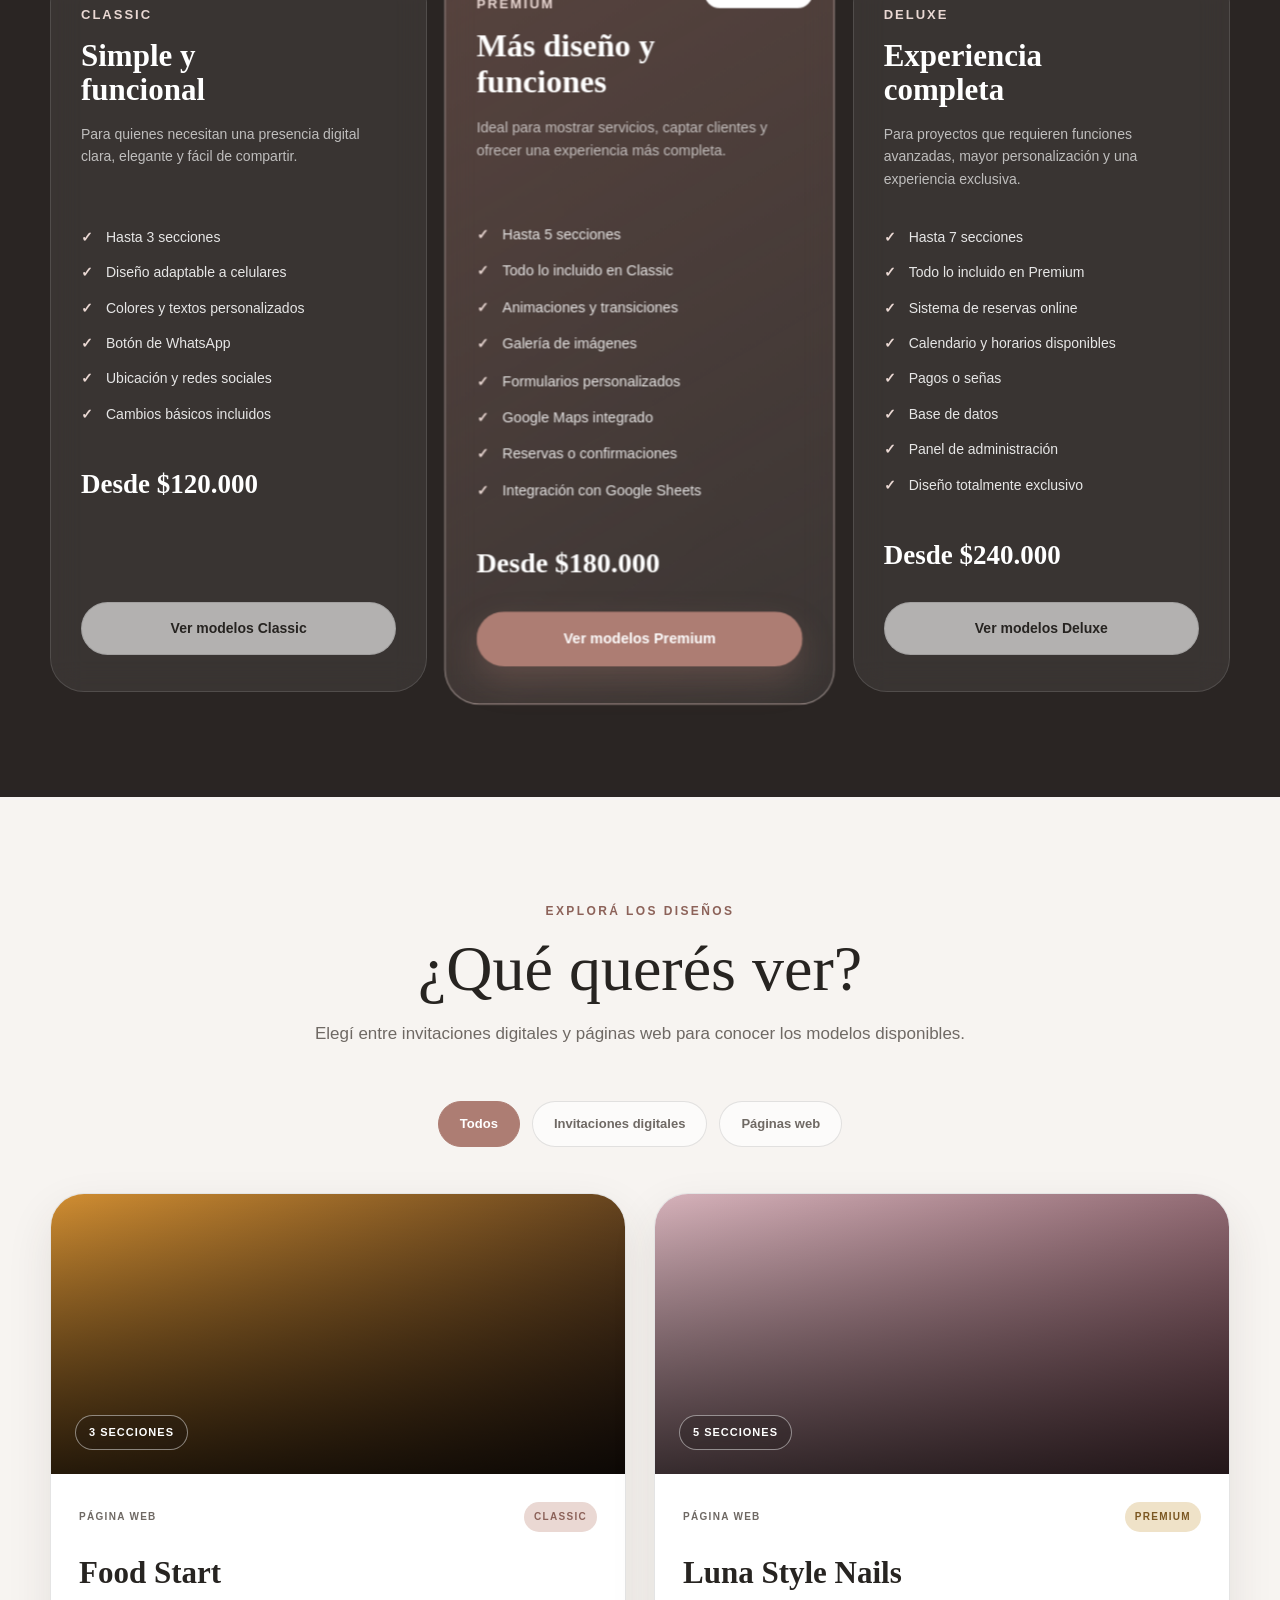
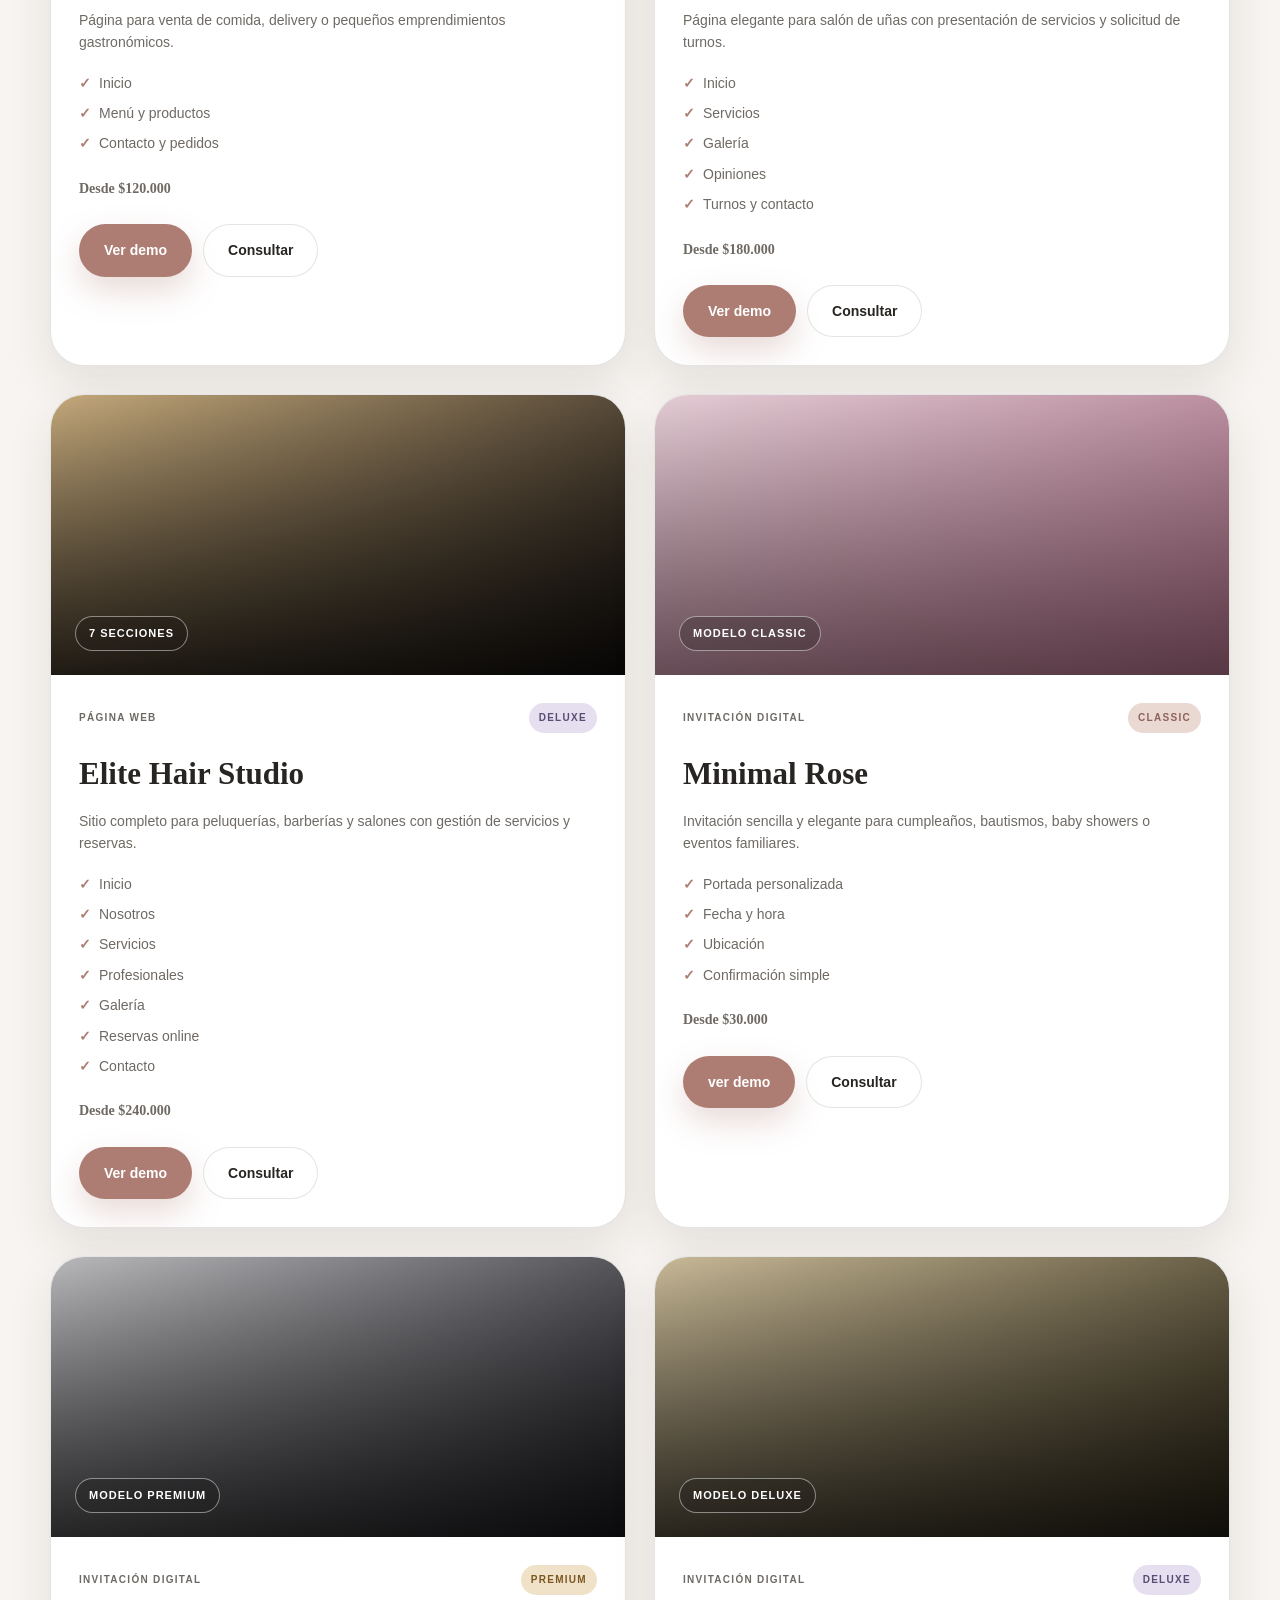
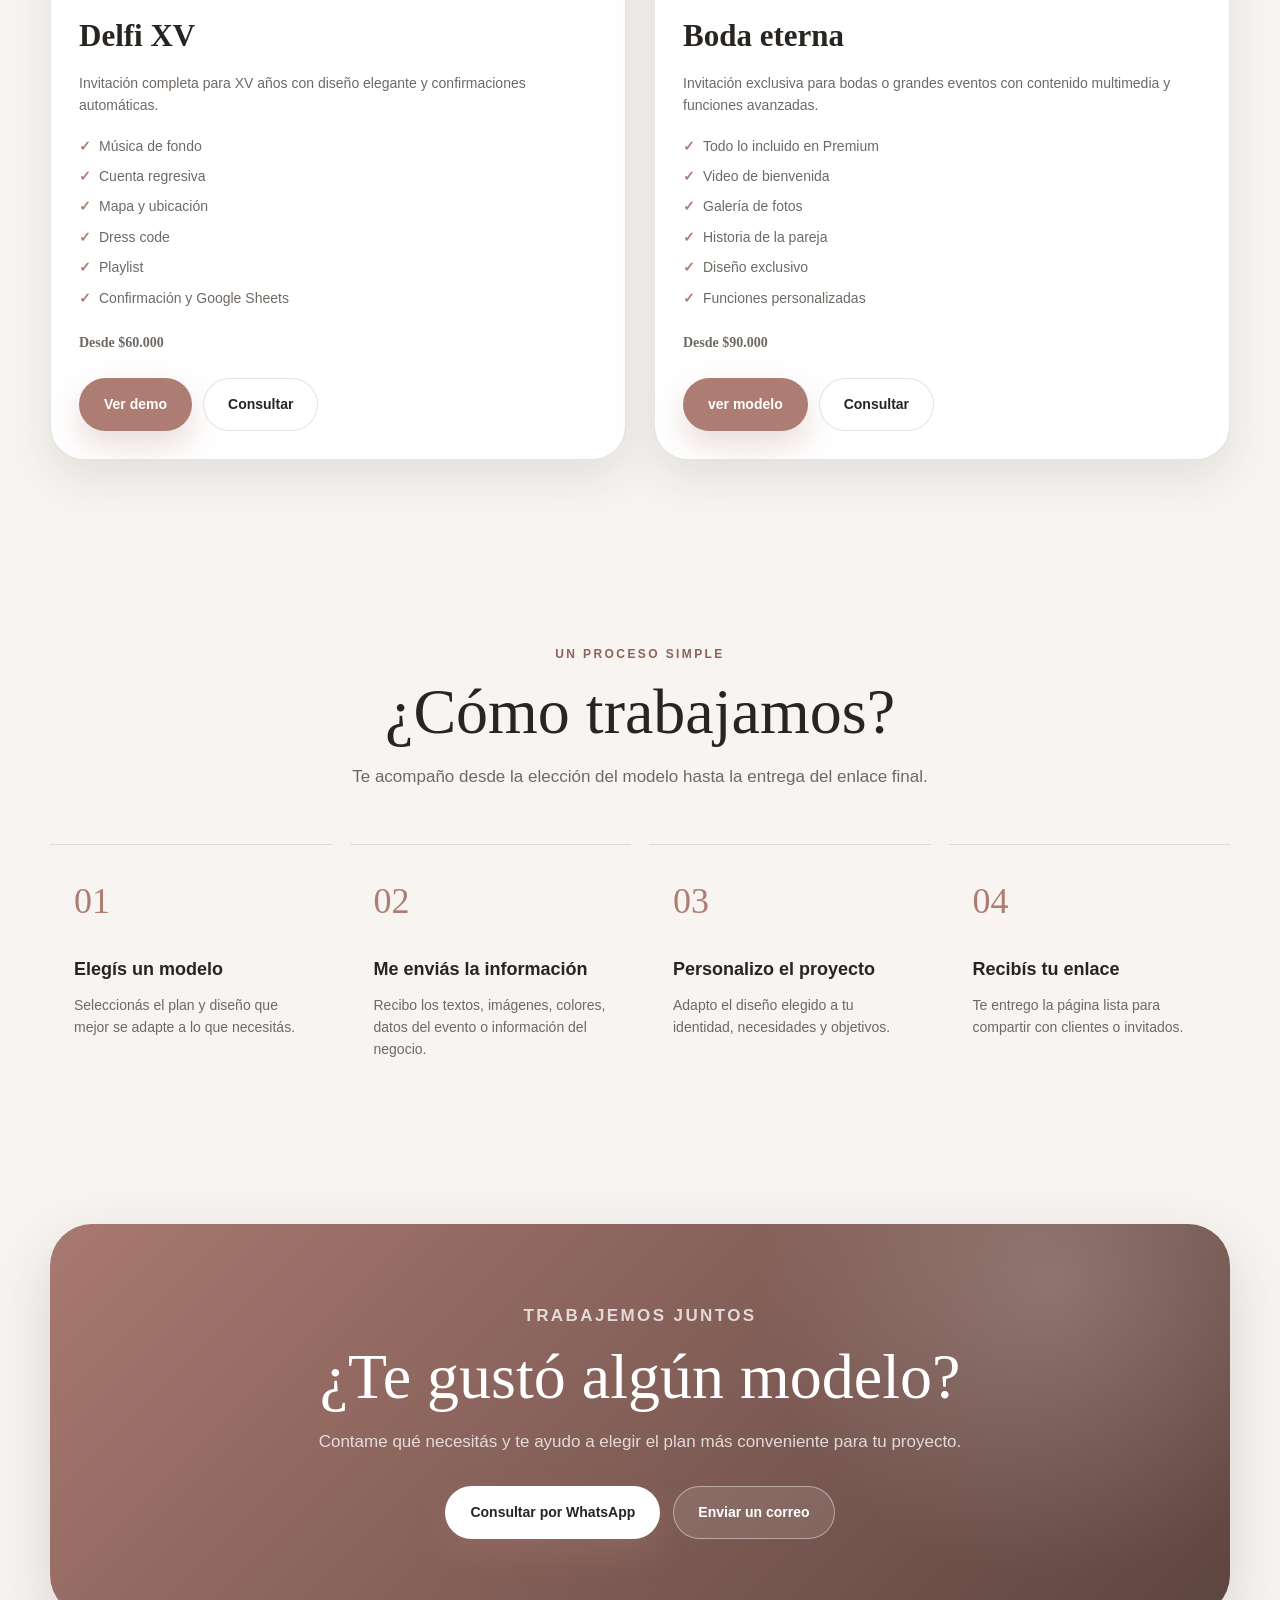
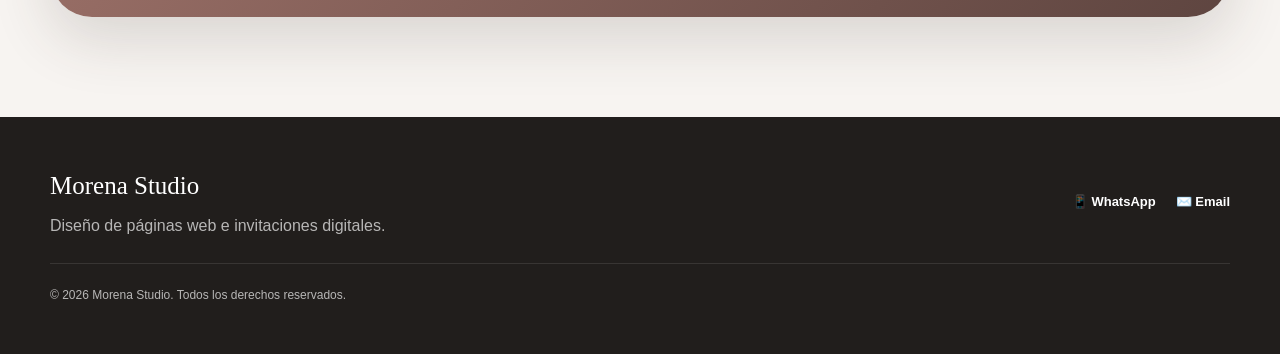
==== commit 26bd62d6: "finalizacion" ====
--- a/index.html
+++ b/index.html
@@ -155,7 +155,7 @@
 
         <p>
           Recibís una dirección lista para enviar por WhatsApp,
-          Instagram o cualquier red social.
+     
         </p>
       </article>
 
@@ -253,7 +253,7 @@
           </ul>
 
           <p class="precio-plan">
-            Desde $220.000
+            Desde $180.000
           </p>
 
           <a
@@ -292,7 +292,7 @@
           </ul>
 
           <p class="precio-plan">
-            Desde $350.000
+            Desde $240.000
           </p>
 
           <a
@@ -420,7 +420,7 @@
               </a>
 
               <a
-                href="https://wa.me/5492634475711?text=Hola,%20quiero%20consultar%20por%20la%20página%20Food%20Start%20del%20plan%20Classic."
+                href="https://wa.me/5492634475730?text=Hola,%20quiero%20consultar%20por%20la%20página%20Food%20Start%20del%20plan%20Classic."
                 target="_blank"
                 class="boton boton-secundario"
               >
@@ -477,7 +477,7 @@
             </ul>
 
             <p class="precio-modelo">
-              Desde $220.000
+              Desde $180.000
             </p>
 
             <div class="acciones-modelo">
@@ -491,7 +491,7 @@
               </a>
 
               <a
-                href="https://wa.me/5492634475711?text=Hola,%20quiero%20consultar%20por%20la%20página%20Luna%20Style%20Nails%20del%20plan%20Premium."
+                href="https://wa.me/5492634475730?text=Hola,%20quiero%20consultar%20por%20la%20página%20Luna%20Style%20Nails%20del%20plan%20Premium."
                 target="_blank"
                 class="boton boton-secundario"
               >
@@ -550,7 +550,7 @@
             </ul>
 
             <p class="precio-modelo">
-              Desde $350.000
+              Desde $240.000
             </p>
 
             <div class="acciones-modelo">
@@ -564,7 +564,7 @@
               </a>
 
               <a
-                href="https://wa.me/5492634475711?text=Hola,%20quiero%20consultar%20por%20la%20página%20Elite%20Hair%20Studio%20del%20plan%20Deluxe."
+                href="https://wa.me/5492634475730?text=Hola,%20quiero%20consultar%20por%20la%20página%20Elite%20Hair%20Studio%20del%20plan%20Deluxe."
                 target="_blank"
                 class="boton boton-secundario"
               >
@@ -703,7 +703,7 @@
               </a>
 
               <a
-                href="https://wa.me/5492634475711?text=Hola,%20quiero%20consultar%20por%20la%20invitación%20XV%20Silver%20Night%20Premium."
+                href="https://wa.me/5492634475730?text=Hola,%20quiero%20consultar%20por%20la%20invitación%20XV%20Silver%20Night%20Premium."
                 target="_blank"
                 class="boton boton-secundario"
               >
@@ -760,7 +760,7 @@
             </ul>
 
             <p class="precio-modelo">
-              Desde $95.000
+              Desde $90.000
             </p>
 
             <div class="acciones-modelo">
@@ -773,7 +773,7 @@
               </a>
 
               <a
-                href="https://wa.me/5492634475711?text=Hola,%20quiero%20consultar%20por%20una%20invitación%20digital%20Deluxe."
+                href="https://wa.me/5492634475730?text=Hola,%20quiero%20consultar%20por%20una%20invitación%20digital%20Deluxe."
                 target="_blank"
                 class="boton boton-secundario"
               >
@@ -889,7 +889,7 @@
         <div class="contacto-botones">
 
           <a
-            href="https://wa.me/5492634475711?text=Hola,%20quiero%20consultar%20por%20una%20página%20web%20o%20invitación%20digital."
+            href="https://wa.me/5492634475730?text=Hola,%20quiero%20consultar%20por%20una%20página%20web%20o%20invitación%20digital."
             target="_blank"
             class="boton boton-principal"
           >
@@ -930,17 +930,16 @@
 
 
     <div class="redes">
-      <a href="#" target="_blank">Instagram</a>
 
       <a
-        href="https://wa.me/5492634475711"
+        href="https://wa.me/5492634475730"
         target="_blank"
       >
-        WhatsApp
-      </a>
+       📱 WhatsApp
+    </a>
 
       <a href="mailto:fernandezmorena8@gmail.com">
-        Email
+      ✉️ Email
       </a>
     </div>
 
